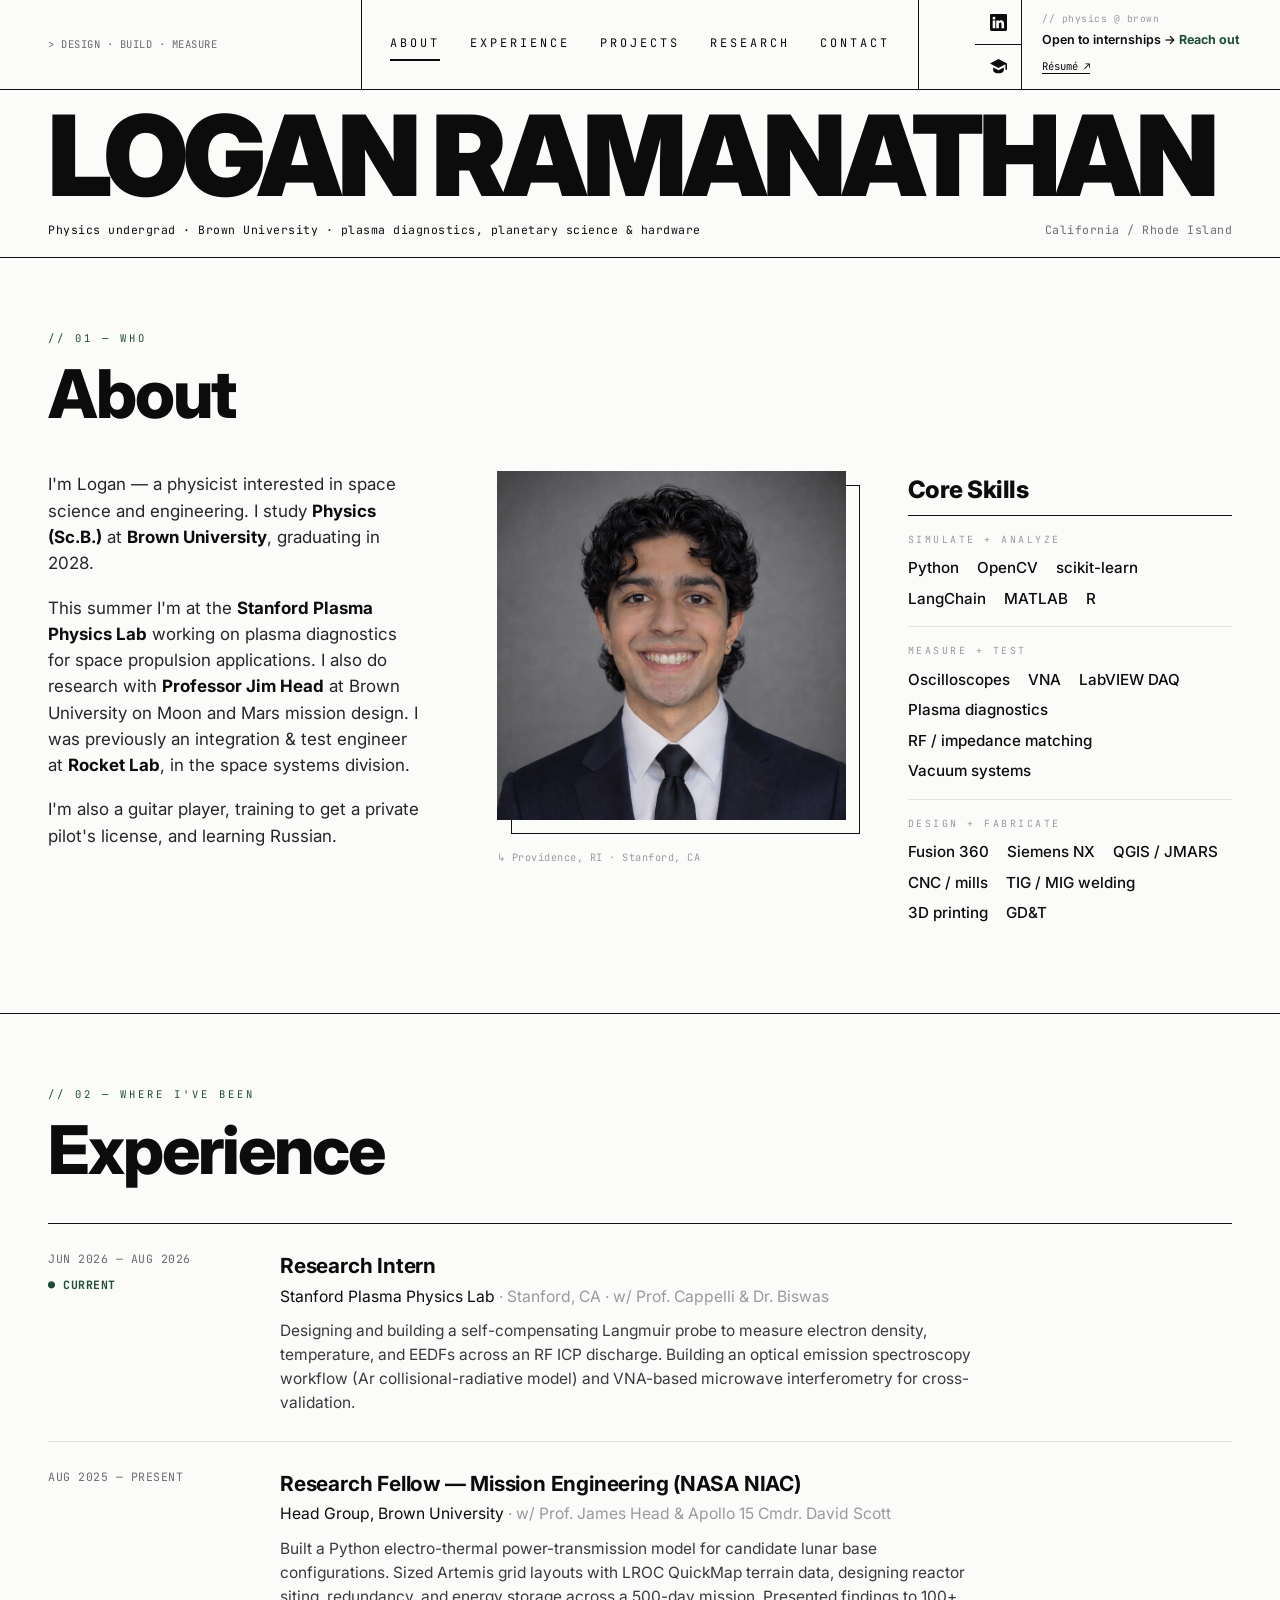
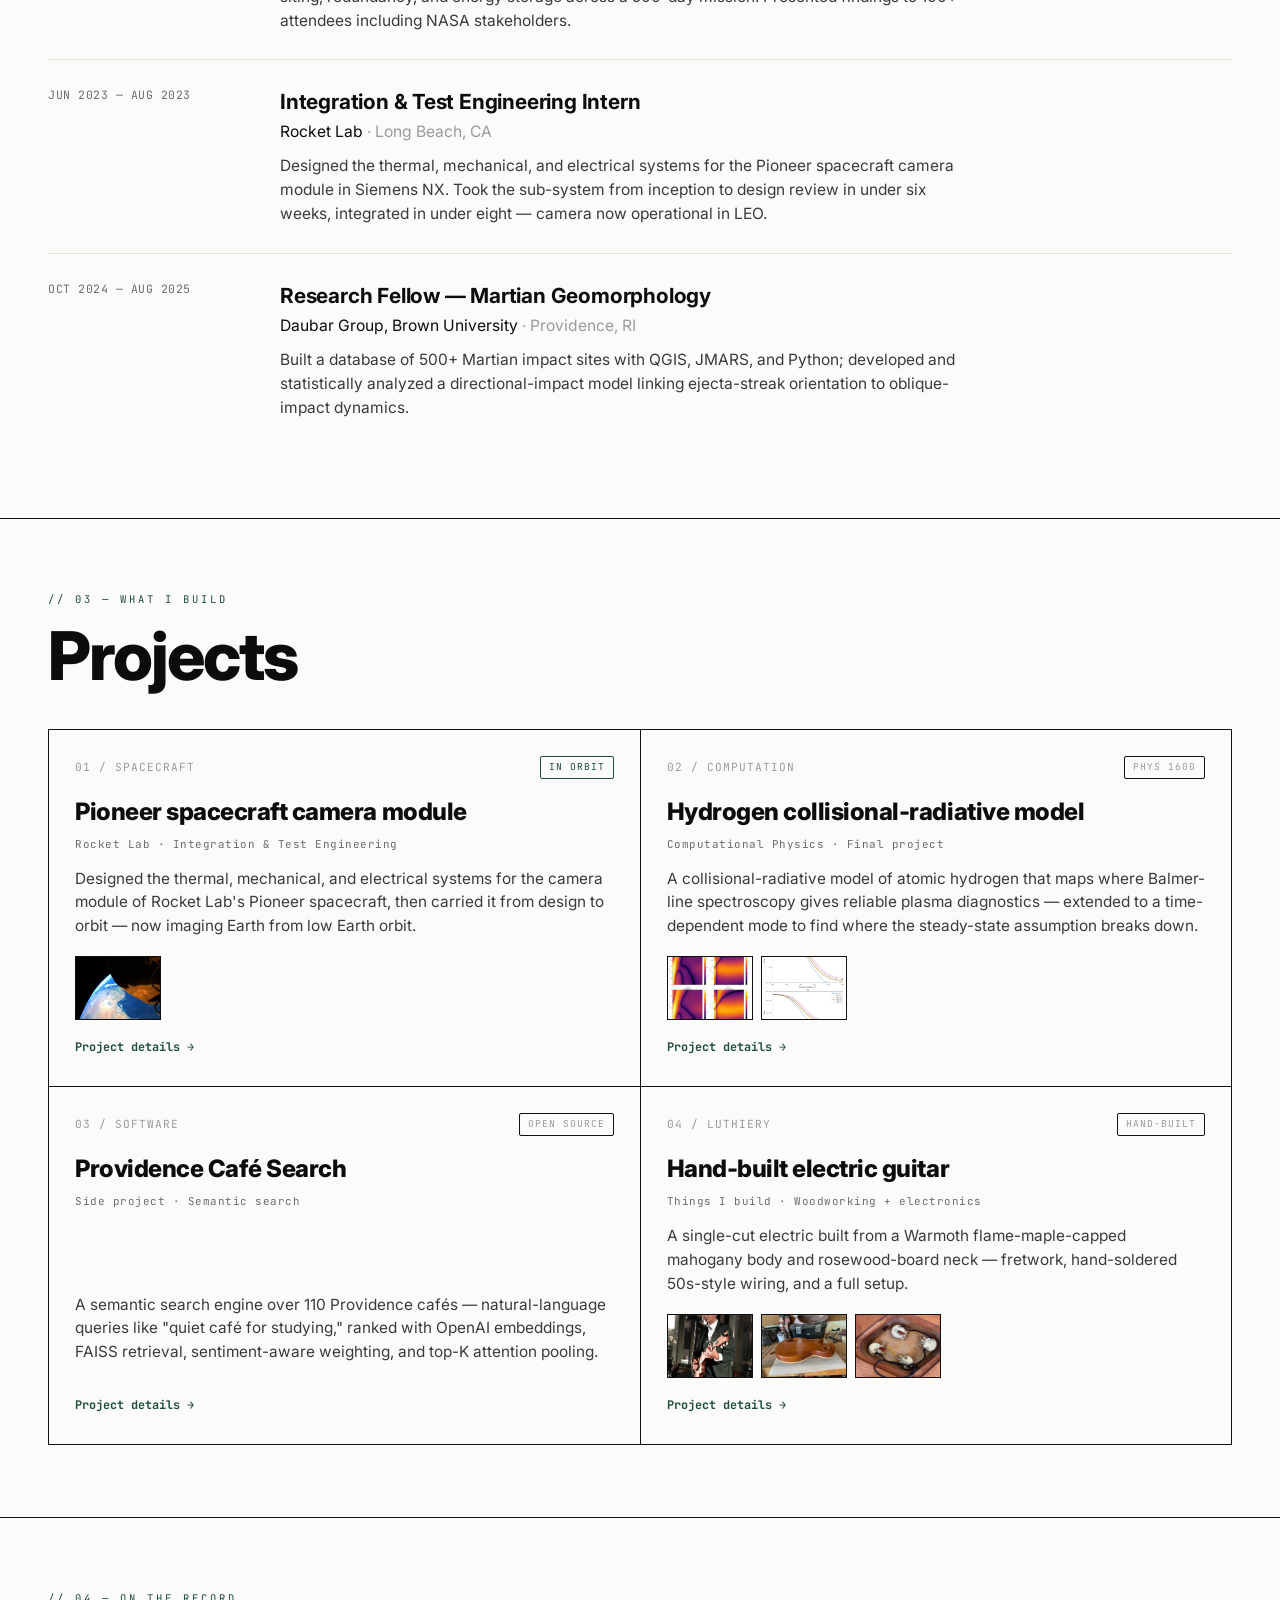
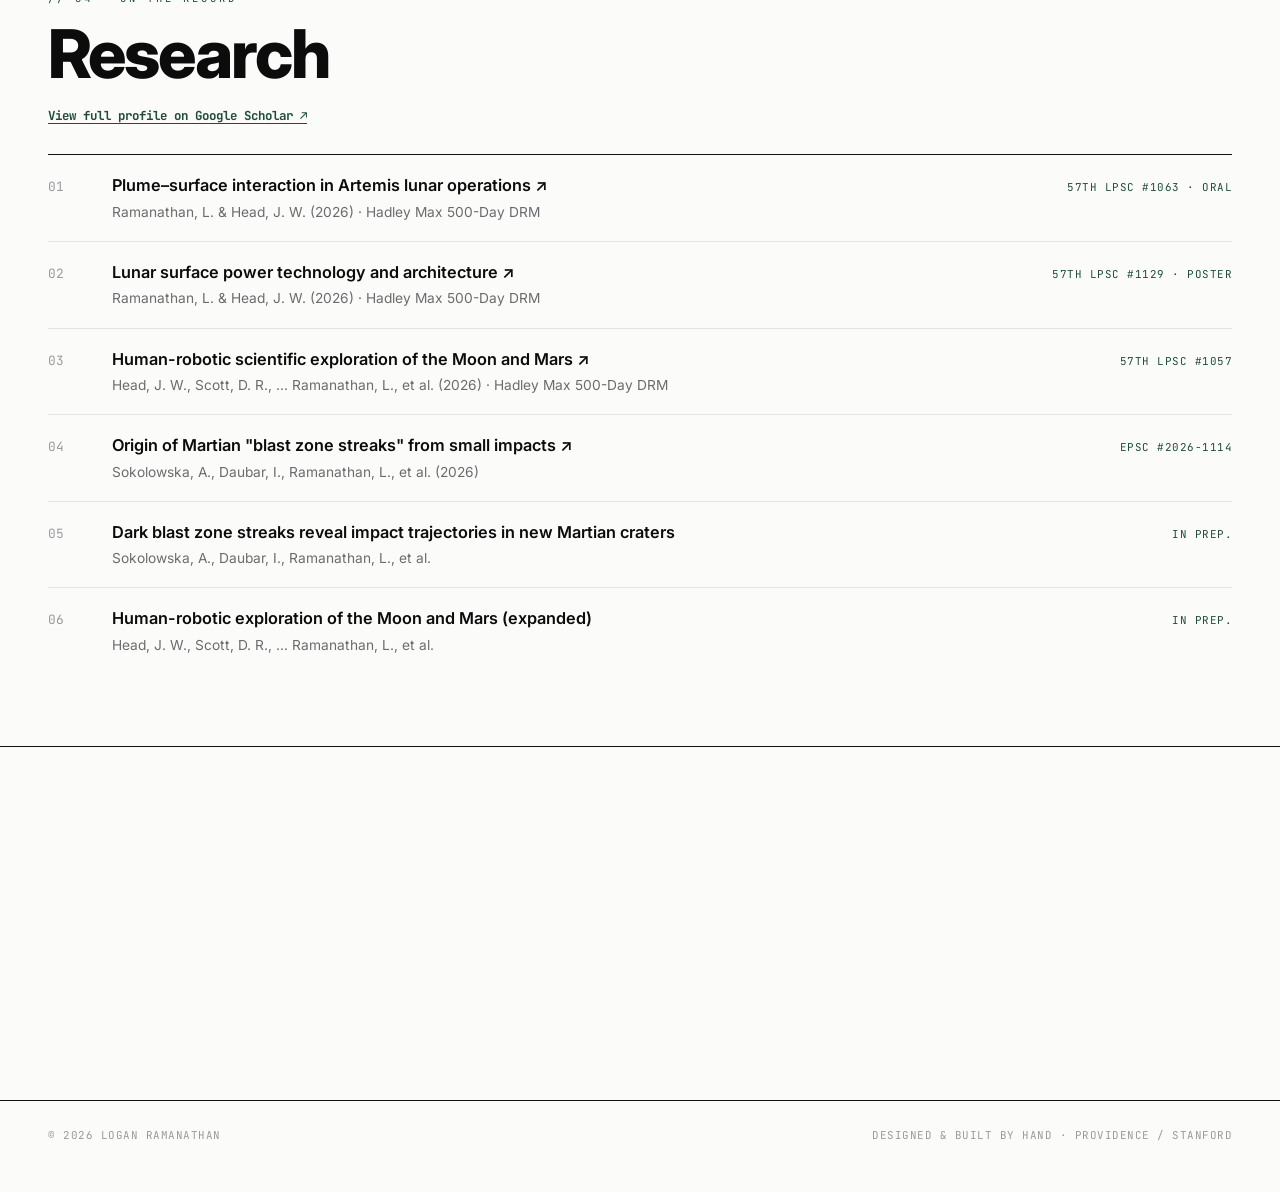
==== index.html @ e1b79797 "Personal site: portfolio, projects, and detail pages" ====
<!DOCTYPE html>
<html lang="en">
<head>
<meta charset="UTF-8" />
<meta name="viewport" content="width=device-width, initial-scale=1.0" />
<title>Logan Ramanathan — Physics & Engineering</title>
<meta name="description" content="Logan Ramanathan — physics undergrad at Brown. Plasma diagnostics, planetary science, and hardware I build. Projects, experience, and publications." />
<link rel="icon" href="favicon.svg" type="image/svg+xml" />
<link rel="preconnect" href="https://fonts.googleapis.com" />
<link rel="preconnect" href="https://fonts.gstatic.com" crossorigin />
<link href="https://fonts.googleapis.com/css2?family=Inter:wght@400;500;600;700;800;900&family=JetBrains+Mono:wght@400;500;700&display=swap" rel="stylesheet" />
<style>
  :root{
    --bg:#fbfbf9;
    --ink:#0c0c0d;
    --muted:#6c6c70;
    --faint:#9a9a9e;
    --rule:#e4e4df;
    --rule-strong:#111113;
    --accent:#1f4d3a;     /* deep green, used sparingly */
    --accent-ink:#143025;
    --max:1240px;
    --display:"Inter","Helvetica Neue",Arial,sans-serif;
    --mono:"JetBrains Mono",ui-monospace,monospace;
    --body:"Inter","Helvetica Neue",Arial,sans-serif;
  }
  *{box-sizing:border-box;margin:0;padding:0}
  html{scroll-behavior:smooth}
  body{font-family:var(--body);background:var(--bg);color:var(--ink);line-height:1.55;-webkit-font-smoothing:antialiased;overflow-x:hidden}
  a{color:inherit;text-decoration:none}
  .wrap{max-width:var(--max);margin:0 auto;padding:0 28px}

  /* ---- top bar ---- */
  .topbar{border-bottom:1.5px solid var(--rule-strong);position:sticky;top:0;z-index:50;background:rgba(251,251,249,0.92);backdrop-filter:blur(8px)}
  .topbar-inner{max-width:var(--max);margin:0 auto;display:grid;grid-template-columns:1fr auto 1fr;align-items:stretch;gap:0}
  .tb-left{padding:14px 28px;display:flex;flex-direction:column;justify-content:center;gap:3px;border-right:1.5px solid var(--rule-strong)}
  .tb-mono{font-family:var(--mono);font-size:0.66rem;letter-spacing:0.5px;color:var(--muted)}
  .tb-mono .blink{color:var(--accent)}
  .tb-mid{display:flex;align-items:center;gap:30px;padding:0 28px}
  .tb-mid a{font-family:var(--mono);font-size:0.74rem;letter-spacing:3px;color:var(--ink);padding:6px 0;border-bottom:2px solid transparent;transition:border-color .15s}
  .tb-mid a:hover,.tb-mid a.active{border-color:var(--ink)}
  .tb-right{display:flex;align-items:stretch;justify-content:flex-end;border-left:1.5px solid var(--rule-strong)}
  .tb-icons{display:flex;flex-direction:column;border-right:1.5px solid var(--rule-strong)}
  .tb-icons a{display:flex;align-items:center;justify-content:center;width:46px;flex:1;border-bottom:1.5px solid var(--rule-strong)}
  .tb-icons a:last-child{border-bottom:none}
  .tb-icons svg{width:17px;height:17px;fill:var(--ink)}
  .tb-note{padding:12px 20px;display:flex;flex-direction:column;justify-content:center;gap:3px;min-width:190px}
  .tb-note .small{font-family:var(--mono);font-size:0.6rem;letter-spacing:0.5px;color:var(--faint)}
  .tb-note .chat{font-size:0.78rem;font-weight:600}
  .tb-note .chat a{color:var(--accent);font-weight:700}
  .tb-note .resume a{font-family:var(--mono);font-size:0.66rem;text-decoration:underline;text-underline-offset:3px}
  @media(max-width:1080px){.tb-mid{display:none}.tb-note{display:none}}

  /* ---- name band ---- */
  .nameband{border-bottom:1.5px solid var(--rule-strong)}
  .nameband .wrap{padding-top:14px;padding-bottom:0}
  .giant{font-family:var(--display);font-weight:900;font-size:clamp(2rem,9vw,7rem);line-height:0.92;letter-spacing:-0.045em;white-space:nowrap;text-transform:uppercase}
  @media(max-width:720px){.giant{white-space:normal;font-size:clamp(2.4rem,11.5vw,4rem)}}
  .subline{display:flex;flex-wrap:wrap;justify-content:space-between;align-items:baseline;gap:10px;padding:14px 0 18px;font-family:var(--mono);font-size:0.72rem;letter-spacing:0.5px;color:var(--muted)}
  .subline .role{color:var(--ink)}

  /* ---- binary strip ---- */
  .binary{border-bottom:1.5px solid var(--rule-strong);background:var(--bg);overflow:hidden;white-space:nowrap}
  .binary span{font-family:var(--mono);font-size:0.62rem;letter-spacing:1px;color:var(--faint);padding:7px 0;display:inline-block}

  /* ---- sections ---- */
  section{border-bottom:1.5px solid var(--rule-strong);padding:72px 0}
  .kicker{font-family:var(--mono);font-size:0.66rem;letter-spacing:3px;color:var(--accent);text-transform:uppercase;margin-bottom:14px}
  .h-big{font-family:var(--display);font-weight:800;font-size:clamp(2.4rem,6vw,4.2rem);letter-spacing:-0.03em;line-height:1}

  /* about */
  .about-grid{display:grid;grid-template-columns:1.05fr 0.95fr 0.85fr;gap:48px;margin-top:44px;align-items:start}
  @media(max-width:980px){.about-grid{grid-template-columns:1fr 1fr;gap:36px}.about-skills{grid-column:1/-1}}
  @media(max-width:640px){.about-grid{grid-template-columns:1fr}}
  .bio p{font-size:1.06rem;color:#26262a;margin-bottom:18px;max-width:34ch}
  .bio strong{font-weight:700;color:var(--ink)}
  .photo-wrap{position:relative;padding:0 14px 14px 0}
  .photo-wrap::after{content:"";position:absolute;top:14px;right:0;bottom:0;left:14px;border:1.5px solid var(--rule-strong);z-index:0}
  .photo-wrap img{position:relative;z-index:1;width:100%;display:block;filter:grayscale(8%)}
  .photo-cap{font-family:var(--mono);font-size:0.64rem;color:var(--faint);margin-top:16px;letter-spacing:0.5px}
  .skills h3{font-family:var(--display);font-weight:800;font-size:1.5rem;letter-spacing:-0.02em;margin-bottom:6px}
  .skill-block{padding:16px 0;border-top:1px solid var(--rule)}
  .skill-block:first-of-type{border-top:1.5px solid var(--rule-strong)}
  .skill-cat{font-family:var(--mono);font-size:0.62rem;letter-spacing:2.5px;color:var(--faint);margin-bottom:9px}
  .skill-items{display:flex;flex-wrap:wrap;gap:x;column-gap:18px;row-gap:7px}
  .skill-items span{font-size:0.95rem;font-weight:500}

  /* experience */
  .xp-row{display:grid;grid-template-columns:200px 1fr;gap:32px;padding:26px 0;border-top:1px solid var(--rule)}
  .xp-row:first-of-type{border-top:1.5px solid var(--rule-strong)}
  .xp-when{font-family:var(--mono);font-size:0.72rem;color:var(--muted);letter-spacing:0.5px}
  .xp-when .now{display:inline-block;margin-top:8px;color:var(--accent);font-weight:700}
  .xp-role{font-family:var(--display);font-weight:700;font-size:1.3rem;letter-spacing:-0.01em}
  .xp-org{font-size:0.98rem;margin-top:2px}
  .xp-org .where{color:var(--faint)}
  .xp-desc{color:#3a3a3e;font-size:0.97rem;margin-top:10px;max-width:70ch}
  @media(max-width:640px){.xp-row{grid-template-columns:1fr;gap:8px}}

  /* work */
  .work-grid{display:grid;grid-template-columns:1fr 1fr;gap:0;margin-top:40px;border-top:1.5px solid var(--rule-strong);border-left:1.5px solid var(--rule-strong)}
  @media(max-width:760px){.work-grid{grid-template-columns:1fr}}
  .work{position:relative;border-right:1.5px solid var(--rule-strong);border-bottom:1.5px solid var(--rule-strong);padding:26px 26px 30px;background:var(--bg);transition:background .15s;display:flex;flex-direction:column}
  .work:hover{background:#f3f3ee}
  .work .stretch{position:absolute;inset:0;z-index:1}
  .work a:not(.stretch){position:relative;z-index:2}
  .work.linked{cursor:pointer}
  .work.linked:hover{background:#eeeee8}
  .thumbs{display:flex;gap:8px;margin-top:18px;flex-wrap:wrap}
  .thumb{width:86px;height:64px;border:1.5px solid var(--rule-strong);overflow:hidden;background:#efefea;cursor:zoom-in;padding:0;position:relative;z-index:2;display:block}
  .thumb img{width:100%;height:100%;object-fit:cover;display:block;transition:transform .25s}
  .thumb:hover img{transform:scale(1.08)}
  #lb{position:fixed;inset:0;background:rgba(8,8,10,0.92);display:none;align-items:center;justify-content:center;z-index:200;padding:28px;cursor:zoom-out}
  #lb.open{display:flex}
  #lb img{max-width:92vw;max-height:90vh;border:2px solid #fff;box-shadow:0 20px 60px rgba(0,0,0,0.5)}
  .work.span2{grid-column:1/-1}
  .work-idx{font-family:var(--mono);font-size:0.7rem;color:var(--faint);display:flex;justify-content:space-between;align-items:center;letter-spacing:1px}
  .work-tag{font-family:var(--mono);font-size:0.6rem;letter-spacing:1px;border:1.5px solid var(--rule-strong);border-radius:2px;padding:3px 8px;text-transform:uppercase}
  .work-tag.live{color:var(--accent);border-color:var(--accent)}
  .work-tag.soon{color:#a05a1f;border-color:#d9a878}
  .work h3{font-family:var(--display);font-weight:800;font-size:1.5rem;letter-spacing:-0.02em;margin-top:14px}
  .work .cat{font-family:var(--mono);font-size:0.68rem;color:var(--muted);margin-top:6px;letter-spacing:0.5px}
  .work p{color:#3a3a3e;font-size:0.96rem;margin-top:14px;flex:1;max-width:60ch}
  .work-foot{display:flex;flex-wrap:wrap;gap:6px;margin-top:18px;align-items:center}
  .pill{font-family:var(--mono);font-size:0.64rem;color:var(--ink);border:1px solid var(--rule);border-radius:2px;padding:3px 8px}
  .work-link{font-family:var(--mono);font-size:0.74rem;margin-top:16px;color:var(--accent);font-weight:700;text-decoration:underline;text-underline-offset:3px;align-self:flex-start}
  .work-more{font-family:var(--mono);font-size:0.74rem;margin-top:18px;color:var(--accent);font-weight:700;align-self:flex-start}
  .work:hover .work-more{text-decoration:underline;text-underline-offset:3px}
  /* guitar gallery */
  .gallery{display:grid;grid-template-columns:repeat(4,1fr);gap:10px;margin-top:18px}
  @media(max-width:760px){.gallery{grid-template-columns:repeat(2,1fr)}}
  .gallery a{display:block;aspect-ratio:3/4;border:1.5px solid var(--rule-strong);overflow:hidden;background:#efefea}
  .gallery img{width:100%;height:100%;object-fit:cover;display:block;transition:transform .3s}
  .gallery a:hover img{transform:scale(1.04)}
  .ph{width:100%;height:100%;display:flex;align-items:center;justify-content:center;font-family:var(--mono);font-size:0.6rem;color:var(--faint);text-align:center;padding:8px;background:repeating-linear-gradient(45deg,#f0f0eb,#f0f0eb 8px,#e8e8e2 8px,#e8e8e2 16px)}
  .work.guitar-feature{display:block}
  .camera-feature{display:grid;grid-template-columns:1.05fr 0.95fr;gap:28px;align-items:stretch}
  .camera-feature .cf-text{display:flex;flex-direction:column}
  .camera-feature .cf-media{border:1.5px solid var(--rule-strong);overflow:hidden;background:#efefea;min-height:300px;display:block}
  .camera-feature .cf-media img{width:100%;height:100%;object-fit:cover;object-position:50% 28%;display:block}
  @media(max-width:760px){.camera-feature{grid-template-columns:1fr}.camera-feature .cf-media{min-height:240px}}

  /* publications */
  .pub{display:grid;grid-template-columns:46px 1fr auto;gap:18px;padding:18px 0;border-top:1px solid var(--rule);align-items:baseline}
  .pub:first-of-type{border-top:1.5px solid var(--rule-strong)}
  .pub-n{font-family:var(--mono);font-size:0.8rem;color:var(--faint)}
  .pub-t{font-size:1.02rem;font-weight:600}
  .pub-t a{text-decoration:none;transition:color .15s}
  .pub-t a:hover{color:var(--accent);text-decoration:underline;text-underline-offset:3px}
  .pub-scholar{margin-top:14px}
  .pub-scholar a{font-family:var(--mono);font-size:0.78rem;color:var(--accent);font-weight:700;text-decoration:underline;text-underline-offset:3px}
  .pub-a{font-size:0.86rem;color:var(--muted);margin-top:3px}
  .pub-v{font-family:var(--mono);font-size:0.68rem;color:var(--accent);white-space:nowrap;text-transform:uppercase;letter-spacing:0.5px}
  @media(max-width:640px){.pub{grid-template-columns:34px 1fr}.pub-v{grid-column:2;margin-top:4px}}

  /* contact */
  .contact{padding:88px 0}
  .contact .h-big{margin-top:8px}
  .contact-row{display:flex;flex-wrap:wrap;gap:14px;margin-top:34px}
  .cbtn{font-family:var(--mono);font-size:0.8rem;border:1.5px solid var(--rule-strong);padding:12px 22px;border-radius:2px;transition:background .15s,color .15s}
  .cbtn:hover{background:var(--ink);color:var(--bg)}
  .cbtn.primary{background:var(--ink);color:var(--bg)}
  .cbtn.primary:hover{background:var(--accent);border-color:var(--accent)}

  footer{padding:26px 0 48px}
  .foot{display:flex;flex-wrap:wrap;justify-content:space-between;gap:8px;font-family:var(--mono);font-size:0.68rem;color:var(--faint);letter-spacing:0.5px}

  .reveal{opacity:0;transform:translateY(16px);transition:opacity .6s ease,transform .6s ease}
  .reveal.in{opacity:1;transform:none}
  @media(prefers-reduced-motion:reduce){.reveal{opacity:1;transform:none;transition:none}}
</style>
</head>
<body>

<header class="topbar">
  <div class="topbar-inner">
    <div class="tb-left">
      <span class="tb-mono">&gt; DESIGN · BUILD · MEASURE</span>
    </div>
    <nav class="tb-mid">
      <a href="#about" class="active">ABOUT</a>
      <a href="#experience">EXPERIENCE</a>
      <a href="#work">PROJECTS</a>
      <a href="#research">RESEARCH</a>
      <a href="#contact">CONTACT</a>
    </nav>
    <div class="tb-right">
      <div class="tb-icons">
        <a href="https://linkedin.com/in/loganramanathan" target="_blank" aria-label="LinkedIn">
          <svg viewBox="0 0 16 16"><path d="M0 1.15C0 .51.53 0 1.19 0h13.62C15.47 0 16 .51 16 1.15v13.7c0 .64-.53 1.15-1.19 1.15H1.19C.53 16 0 15.49 0 14.85V1.15zM4.94 13.4V6.17H2.54v7.23h2.4zM3.74 5.18c.84 0 1.36-.55 1.36-1.24-.02-.71-.52-1.24-1.34-1.24-.82 0-1.36.53-1.36 1.24 0 .69.52 1.24 1.33 1.24h.01zM8.34 13.4V9.36c0-.22.02-.43.08-.59.17-.43.56-.88 1.21-.88.85 0 1.19.65 1.19 1.6v3.91h2.4V9.21c0-2.22-1.18-3.25-2.76-3.25-1.28 0-1.85.7-2.17 1.2h.02v-.99h-2.4c.03.68 0 7.23 0 7.23h2.4z"/></svg>
        </a>
        <a href="https://scholar.google.com/citations?hl=en&amp;user=NaYXsH0AAAAJ" target="_blank" aria-label="Google Scholar">
          <svg viewBox="0 0 16 16"><path d="M8 0L0 4.2l8 4.2 6.5-3.4v5.2H16V4.2L8 0zM3 8.1v2.7c0 1.5 2.2 2.7 5 2.7s5-1.2 5-2.7V8.1l-5 2.6L3 8.1z"/></svg>
        </a>
      </div>
      <div class="tb-note">
        <span class="small">// physics @ brown</span>
        <span class="chat">Open to internships → <a href="mailto:logan_ramanathan@brown.edu">Reach out</a></span>
        <span class="resume"><a href="assets/Logan_Ramanathan_Resume.pdf" target="_blank">Résumé ↗</a></span>
      </div>
    </div>
  </div>
</header>

<div class="nameband">
  <div class="wrap">
    <h1 class="giant">Logan Ramanathan</h1>
    <div class="subline">
      <span class="role">Physics undergrad · Brown University · plasma diagnostics, planetary science &amp; hardware</span>
      <span>California&nbsp;/&nbsp;Rhode Island</span>
    </div>
  </div>
</div>


<!-- ABOUT -->
<section id="about">
  <div class="wrap">
    <p class="kicker reveal">// 01 — Who</p>
    <h2 class="h-big reveal">About</h2>
    <div class="about-grid">
      <div class="bio reveal">
        <p>I'm Logan — a physicist interested in space science and engineering. I study <strong>Physics (Sc.B.)</strong> at <strong>Brown University</strong>, graduating in 2028.</p>
        <p>This summer I'm at the <strong>Stanford Plasma Physics Lab</strong> working on plasma diagnostics for space propulsion applications. I also do research with <strong>Professor Jim Head</strong> at Brown University on Moon and Mars mission design. I was previously an integration &amp; test engineer at <strong>Rocket Lab</strong>, in the space systems division.</p>
        <p>I'm also a guitar player, training to get a private pilot's license, and learning Russian.</p>
      </div>
      <div class="reveal">
        <div class="photo-wrap"><img src="assets/headshot.png" alt="Logan Ramanathan" /></div>
        <p class="photo-cap">↳ Providence, RI · Stanford, CA</p>
      </div>
      <div class="skills about-skills reveal">
        <h3>Core Skills</h3>
        <div class="skill-block">
          <p class="skill-cat">SIMULATE + ANALYZE</p>
          <div class="skill-items"><span>Python</span><span>OpenCV</span><span>scikit-learn</span><span>LangChain</span><span>MATLAB</span><span>R</span></div>
        </div>
        <div class="skill-block">
          <p class="skill-cat">MEASURE + TEST</p>
          <div class="skill-items"><span>Oscilloscopes</span><span>VNA</span><span>LabVIEW DAQ</span><span>Plasma diagnostics</span><span>RF / impedance matching</span><span>Vacuum systems</span></div>
        </div>
        <div class="skill-block">
          <p class="skill-cat">DESIGN + FABRICATE</p>
          <div class="skill-items"><span>Fusion 360</span><span>Siemens NX</span><span>QGIS / JMARS</span><span>CNC / mills</span><span>TIG / MIG welding</span><span>3D printing</span><span>GD&amp;T</span></div>
        </div>
      </div>
    </div>
  </div>
</section>

<!-- EXPERIENCE -->
<section id="experience">
  <div class="wrap">
    <p class="kicker reveal">// 02 — Where I've been</p>
    <h2 class="h-big reveal">Experience</h2>
    <div style="margin-top:40px" class="reveal">
      <div class="xp-row">
        <div class="xp-when">JUN 2026 — AUG 2026<span class="now">● CURRENT</span></div>
        <div>
          <p class="xp-role">Research Intern</p>
          <p class="xp-org">Stanford Plasma Physics Lab <span class="where">· Stanford, CA · w/ Prof. Cappelli &amp; Dr. Biswas</span></p>
          <p class="xp-desc">Designing and building a self-compensating Langmuir probe to measure electron density, temperature, and EEDFs across an RF ICP discharge. Building an optical emission spectroscopy workflow (Ar collisional-radiative model) and VNA-based microwave interferometry for cross-validation.</p>
        </div>
      </div>
      <div class="xp-row">
        <div class="xp-when">AUG 2025 — PRESENT</div>
        <div>
          <p class="xp-role">Research Fellow — Mission Engineering (NASA NIAC)</p>
          <p class="xp-org">Head Group, Brown University <span class="where">· w/ Prof. James Head &amp; Apollo 15 Cmdr. David Scott</span></p>
          <p class="xp-desc">Built a Python electro-thermal power-transmission model for candidate lunar base configurations. Sized Artemis grid layouts with LROC QuickMap terrain data, designing reactor siting, redundancy, and energy storage across a 500-day mission. Presented findings to 100+ attendees including NASA stakeholders.</p>
        </div>
      </div>
      <div class="xp-row">
        <div class="xp-when">JUN 2023 — AUG 2023</div>
        <div>
          <p class="xp-role">Integration &amp; Test Engineering Intern</p>
          <p class="xp-org">Rocket Lab <span class="where">· Long Beach, CA</span></p>
          <p class="xp-desc">Designed the thermal, mechanical, and electrical systems for the Pioneer spacecraft camera module in Siemens NX. Took the sub-system from inception to design review in under six weeks, integrated in under eight — camera now operational in LEO.</p>
        </div>
      </div>
      <div class="xp-row">
        <div class="xp-when">OCT 2024 — AUG 2025</div>
        <div>
          <p class="xp-role">Research Fellow — Martian Geomorphology</p>
          <p class="xp-org">Daubar Group, Brown University <span class="where">· Providence, RI</span></p>
          <p class="xp-desc">Built a database of 500+ Martian impact sites with QGIS, JMARS, and Python; developed and statistically analyzed a directional-impact model linking ejecta-streak orientation to oblique-impact dynamics.</p>
        </div>
      </div>
    </div>
  </div>
</section>

<!-- WORK -->
<section id="work">
  <div class="wrap">
    <p class="kicker reveal">// 03 — What I build</p>
    <h2 class="h-big reveal">Projects</h2>
    <div class="work-grid reveal">

      <div class="work linked">
        <a class="stretch" href="projects/pioneer-camera.html" aria-label="Pioneer spacecraft camera module"></a>
        <div class="work-idx"><span>01 / SPACECRAFT</span><span class="work-tag live">In orbit</span></div>
        <h3>Pioneer spacecraft camera module</h3>
        <p class="cat">Rocket Lab · Integration &amp; Test Engineering</p>
        <p>Designed the thermal, mechanical, and electrical systems for the camera module of Rocket Lab's Pioneer spacecraft, then carried it from design to orbit — now imaging Earth from low Earth orbit.</p>
        <div class="thumbs">
          <button class="thumb" type="button" onclick="lb(event,'assets/camera.jpg')"><img src="assets/camera.jpg" alt="Photo of Earth from orbit" /></button>
        </div>
        <span class="work-more">Project details →</span>
      </div>

      <div class="work linked">
        <a class="stretch" href="projects/hydrogen-crm.html" aria-label="Hydrogen collisional-radiative model"></a>
        <div class="work-idx"><span>02 / COMPUTATION</span><span class="work-tag">PHYS 1600</span></div>
        <h3>Hydrogen collisional-radiative model</h3>
        <p class="cat">Computational Physics · Final project</p>
        <p>A collisional-radiative model of atomic hydrogen that maps where Balmer-line spectroscopy gives reliable plasma diagnostics — extended to a time-dependent mode to find where the steady-state assumption breaks down.</p>
        <div class="thumbs">
          <button class="thumb" type="button" onclick="lb(event,'assets/cr_sensitivity.png')"><img src="assets/cr_sensitivity.png" alt="Sensitivity maps" /></button>
          <button class="thumb" type="button" onclick="lb(event,'assets/cr_comparison.png')"><img src="assets/cr_comparison.png" alt="Model validation" /></button>
        </div>
        <span class="work-more">Project details →</span>
      </div>

      <div class="work linked">
        <a class="stretch" href="projects/cafe-search.html" aria-label="Providence Café Search"></a>
        <div class="work-idx"><span>03 / SOFTWARE</span><span class="work-tag">Open source</span></div>
        <h3>Providence Café Search</h3>
        <p class="cat">Side project · Semantic search</p>
        <p>A semantic search engine over 110 Providence cafés — natural-language queries like "quiet café for studying," ranked with OpenAI embeddings, FAISS retrieval, sentiment-aware weighting, and top-K attention pooling.</p>
        <span class="work-more">Project details →</span>
      </div>

      <div class="work linked">
        <a class="stretch" href="projects/guitar.html" aria-label="Hand-built electric guitar"></a>
        <div class="work-idx"><span>04 / LUTHIERY</span><span class="work-tag">Hand-built</span></div>
        <h3>Hand-built electric guitar</h3>
        <p class="cat">Things I build · Woodworking + electronics</p>
        <p>A single-cut electric built from a Warmoth flame-maple-capped mahogany body and rosewood-board neck — fretwork, hand-soldered 50s-style wiring, and a full setup.</p>
        <div class="thumbs">
          <button class="thumb" type="button" onclick="lb(event,'assets/guitar-live.png')"><img src="assets/guitar-live.png" alt="Playing the guitar live" /></button>
          <button class="thumb" type="button" onclick="lb(event,'assets/guitar-body.jpg')"><img src="assets/guitar-body.jpg" alt="Finished mahogany body" /></button>
          <button class="thumb" type="button" onclick="lb(event,'assets/guitar-wiring.jpg')"><img src="assets/guitar-wiring.jpg" alt="Hand-wired cavity" /></button>
        </div>
        <span class="work-more">Project details →</span>
      </div>

    </div>
  </div>
</section>

<!-- RESEARCH / PUBLICATIONS -->
<section id="research">
  <div class="wrap">
    <p class="kicker reveal">// 04 — On the record</p>
    <h2 class="h-big reveal">Research</h2>
    <p class="pub-scholar reveal"><a href="https://scholar.google.com/citations?hl=en&amp;user=NaYXsH0AAAAJ" target="_blank">View full profile on Google Scholar ↗</a></p>
    <div style="margin-top:28px" class="reveal">
      <div class="pub"><span class="pub-n">01</span><div><p class="pub-t"><a href="https://www.hou.usra.edu/meetings/lpsc2026/pdf/1063.pdf" target="_blank">Plume–surface interaction in Artemis lunar operations ↗</a></p><p class="pub-a">Ramanathan, L. &amp; Head, J. W. (2026) · Hadley Max 500-Day DRM</p></div><span class="pub-v">57th LPSC #1063 · oral</span></div>
      <div class="pub"><span class="pub-n">02</span><div><p class="pub-t"><a href="https://www.hou.usra.edu/meetings/lpsc2026/pdf/1129.pdf" target="_blank">Lunar surface power technology and architecture ↗</a></p><p class="pub-a">Ramanathan, L. &amp; Head, J. W. (2026) · Hadley Max 500-Day DRM</p></div><span class="pub-v">57th LPSC #1129 · poster</span></div>
      <div class="pub"><span class="pub-n">03</span><div><p class="pub-t"><a href="https://www.hou.usra.edu/meetings/lpsc2026/pdf/1057.pdf" target="_blank">Human-robotic scientific exploration of the Moon and Mars ↗</a></p><p class="pub-a">Head, J. W., Scott, D. R., … Ramanathan, L., et al. (2026) · Hadley Max 500-Day DRM</p></div><span class="pub-v">57th LPSC #1057</span></div>
      <div class="pub"><span class="pub-n">04</span><div><p class="pub-t"><a href="assets/EPSC2026-1114.pdf" target="_blank">Origin of Martian "blast zone streaks" from small impacts ↗</a></p><p class="pub-a">Sokolowska, A., Daubar, I., Ramanathan, L., et al. (2026)</p></div><span class="pub-v">EPSC #2026-1114</span></div>
      <div class="pub"><span class="pub-n">05</span><div><p class="pub-t">Dark blast zone streaks reveal impact trajectories in new Martian craters</p><p class="pub-a">Sokolowska, A., Daubar, I., Ramanathan, L., et al.</p></div><span class="pub-v">in prep.</span></div>
      <div class="pub"><span class="pub-n">06</span><div><p class="pub-t">Human-robotic exploration of the Moon and Mars (expanded)</p><p class="pub-a">Head, J. W., Scott, D. R., … Ramanathan, L., et al.</p></div><span class="pub-v">in prep.</span></div>
    </div>
  </div>
</section>

<!-- CONTACT -->
<section id="contact" class="contact">
  <div class="wrap">
    <p class="kicker reveal">// 05 — Say hello</p>
    <h2 class="h-big reveal">Let's build something.</h2>
    <div class="contact-row reveal">
      <a class="cbtn primary" href="mailto:logan_ramanathan@brown.edu">logan_ramanathan@brown.edu</a>
      <a class="cbtn" href="https://linkedin.com/in/loganramanathan" target="_blank">LinkedIn ↗</a>
      <a class="cbtn" href="https://scholar.google.com/citations?hl=en&amp;user=NaYXsH0AAAAJ" target="_blank">Google Scholar ↗</a>
      <a class="cbtn" href="assets/Logan_Ramanathan_Resume.pdf" target="_blank">Résumé ↓</a>
    </div>
  </div>
</section>

<footer>
  <div class="wrap foot">
    <span>© 2026 LOGAN RAMANATHAN</span>
    <span>DESIGNED &amp; BUILT BY HAND · PROVIDENCE / STANFORD</span>
  </div>
</footer>

<script>
(function(){
  var els=document.querySelectorAll('.reveal');
  if(!('IntersectionObserver' in window)){els.forEach(function(e){e.classList.add('in')});return;}
  var io=new IntersectionObserver(function(en){en.forEach(function(e){if(e.isIntersecting){e.target.classList.add('in');io.unobserve(e.target);}})},{threshold:0.1});
  els.forEach(function(e){io.observe(e)});
})();
// active nav on scroll
(function(){
  var links=[].slice.call(document.querySelectorAll('.tb-mid a'));
  var secs=links.map(function(a){return document.querySelector(a.getAttribute('href'));});
  function onScroll(){
    var y=window.scrollY+120,idx=0;
    secs.forEach(function(s,i){if(s&&s.offsetTop<=y)idx=i;});
    links.forEach(function(a,i){a.classList.toggle('active',i===idx);});
  }
  window.addEventListener('scroll',onScroll,{passive:true});onScroll();
})();
</script>
<div id="lb" onclick="this.classList.remove('open')"><img id="lbimg" src="" alt="enlarged project image" /></div>
<script>
function lb(e,src){e.preventDefault();e.stopPropagation();var o=document.getElementById('lb');document.getElementById('lbimg').src=src;o.classList.add('open');}
document.addEventListener('keydown',function(e){if(e.key==='Escape'){var o=document.getElementById('lb');if(o)o.classList.remove('open');}});
</script>
</body>
</html>
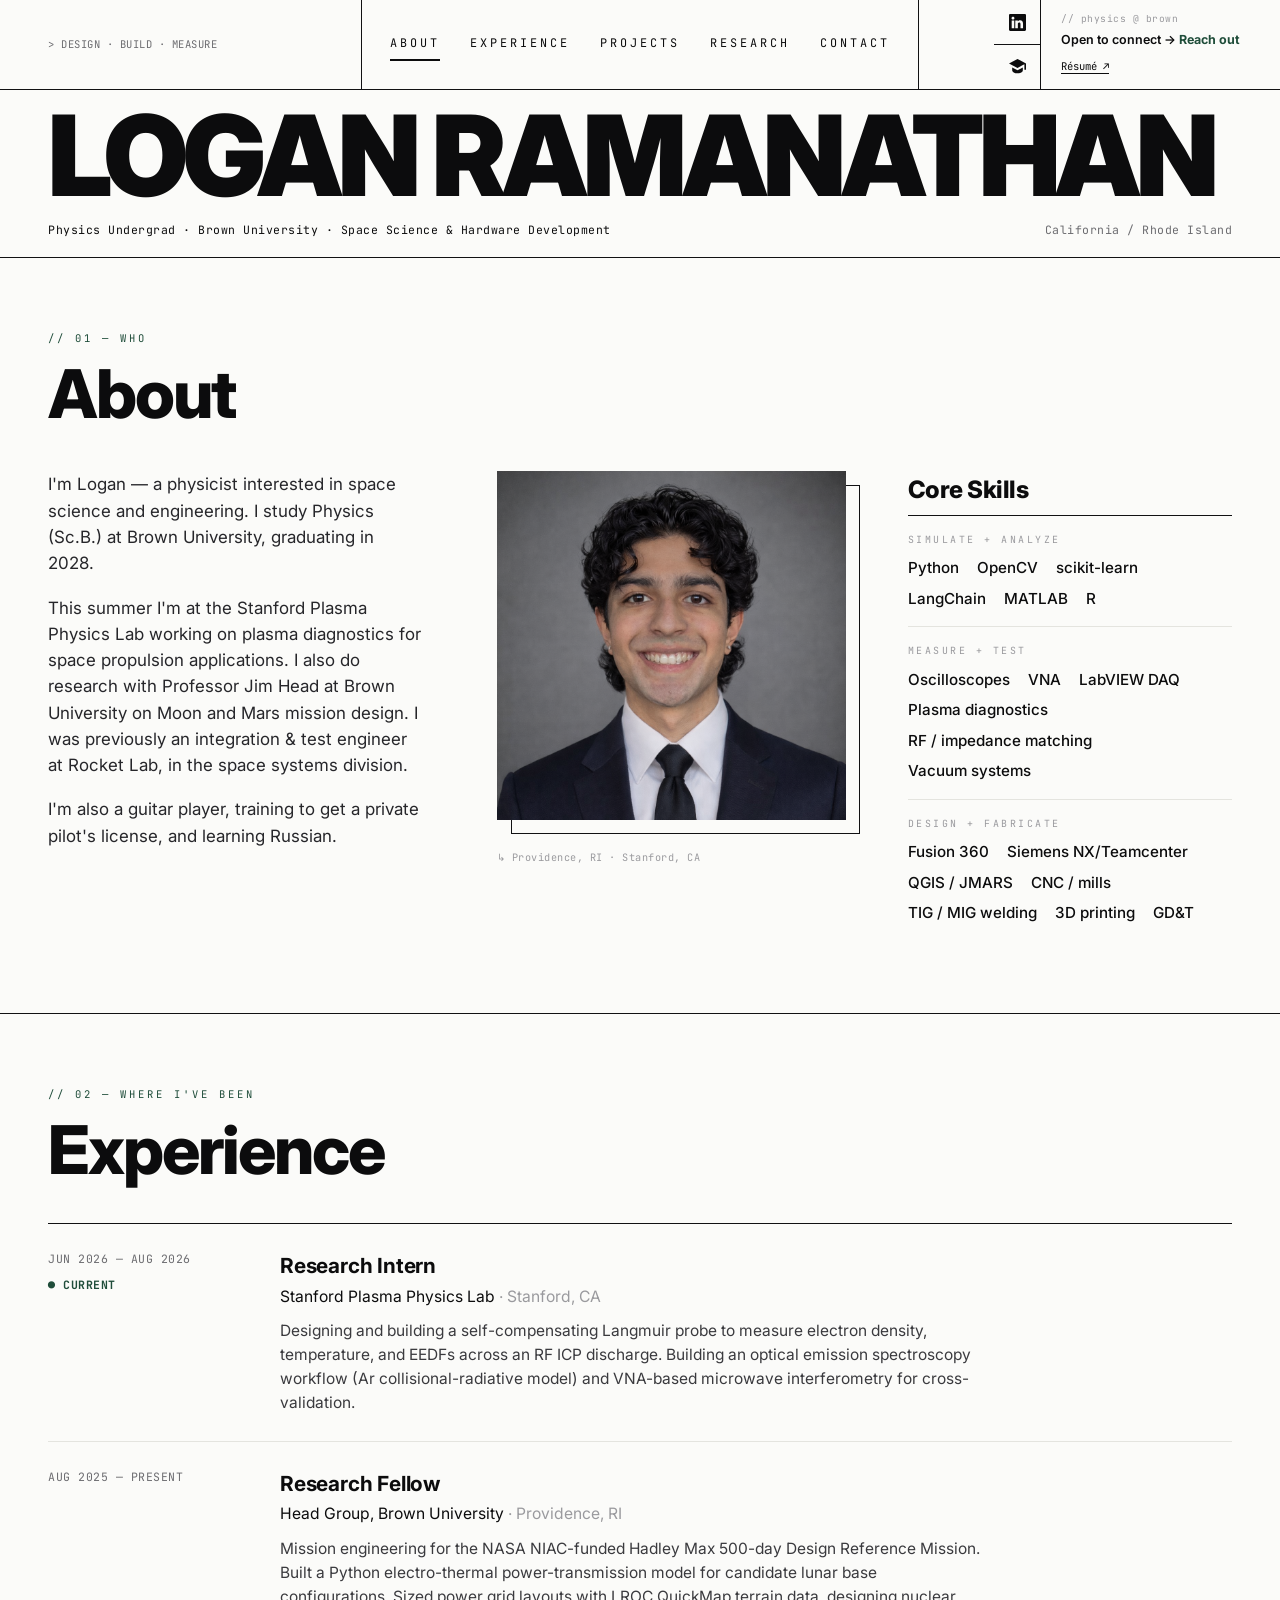
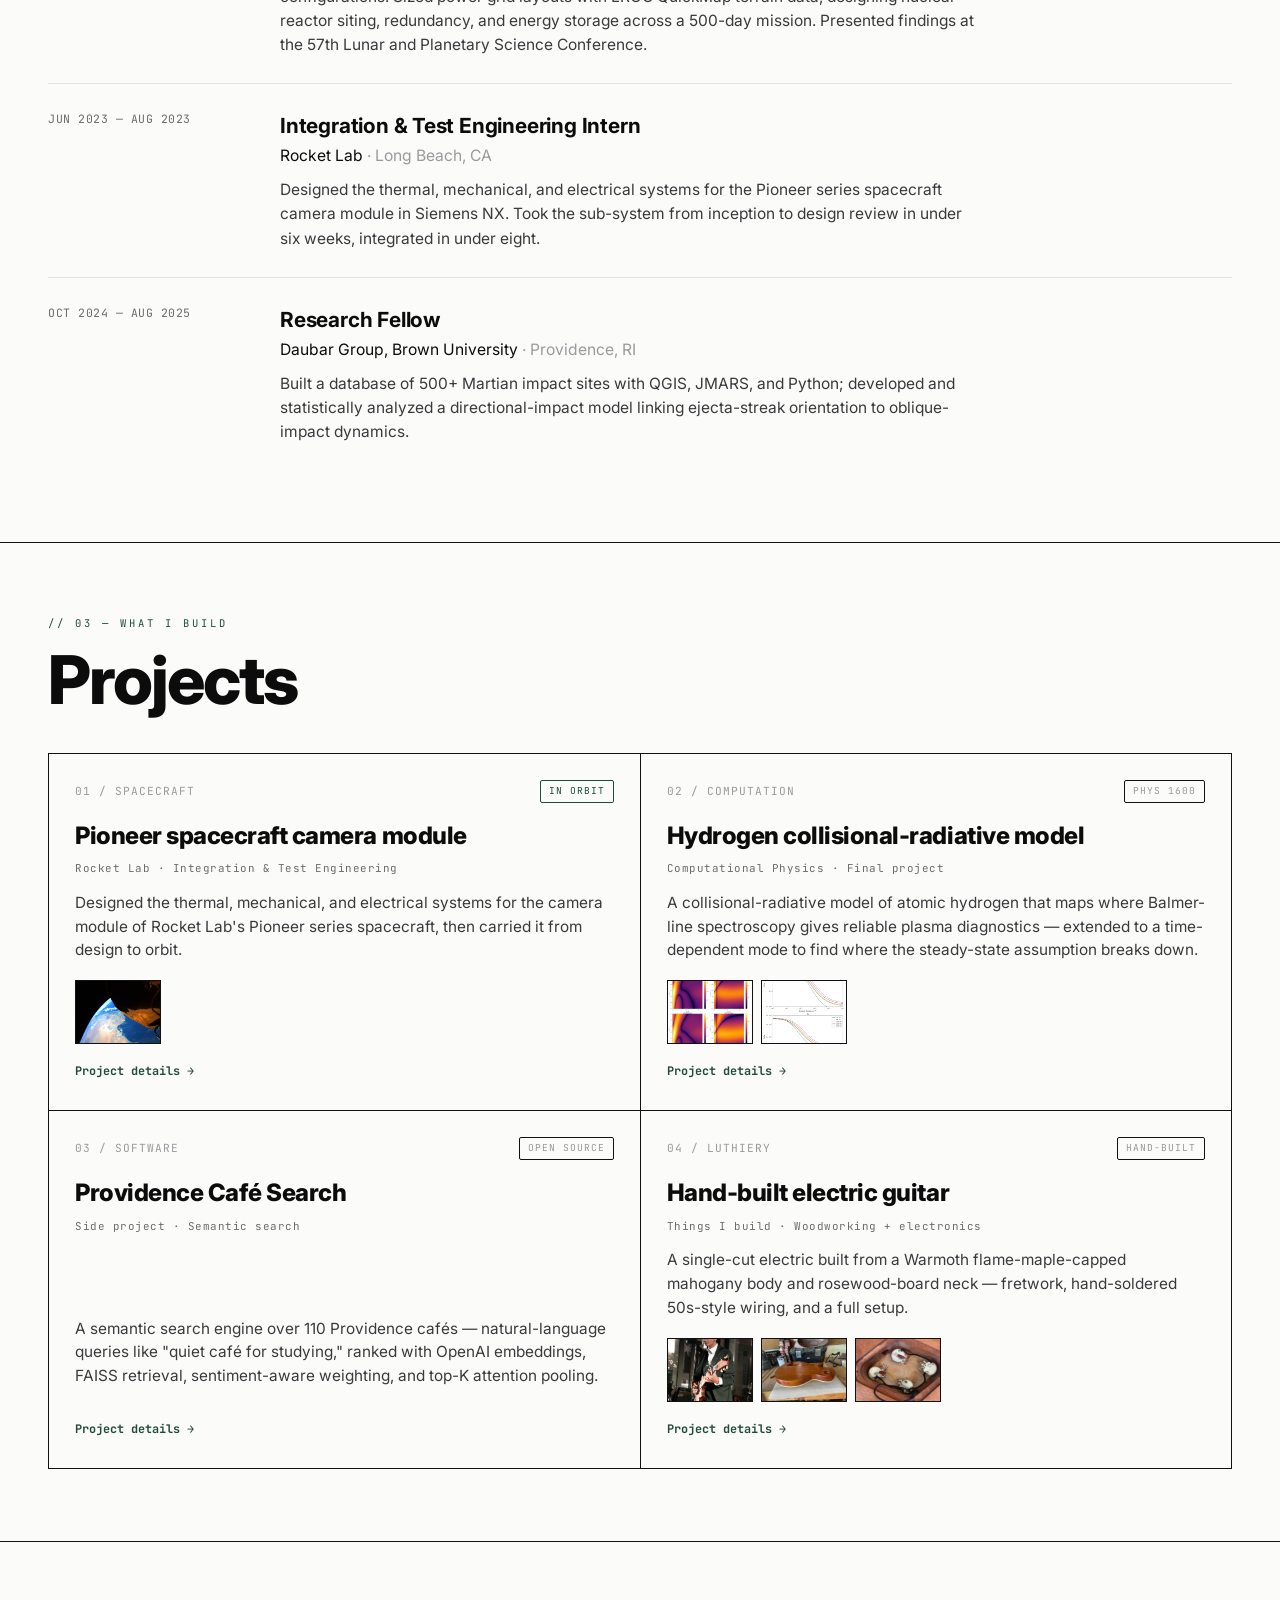
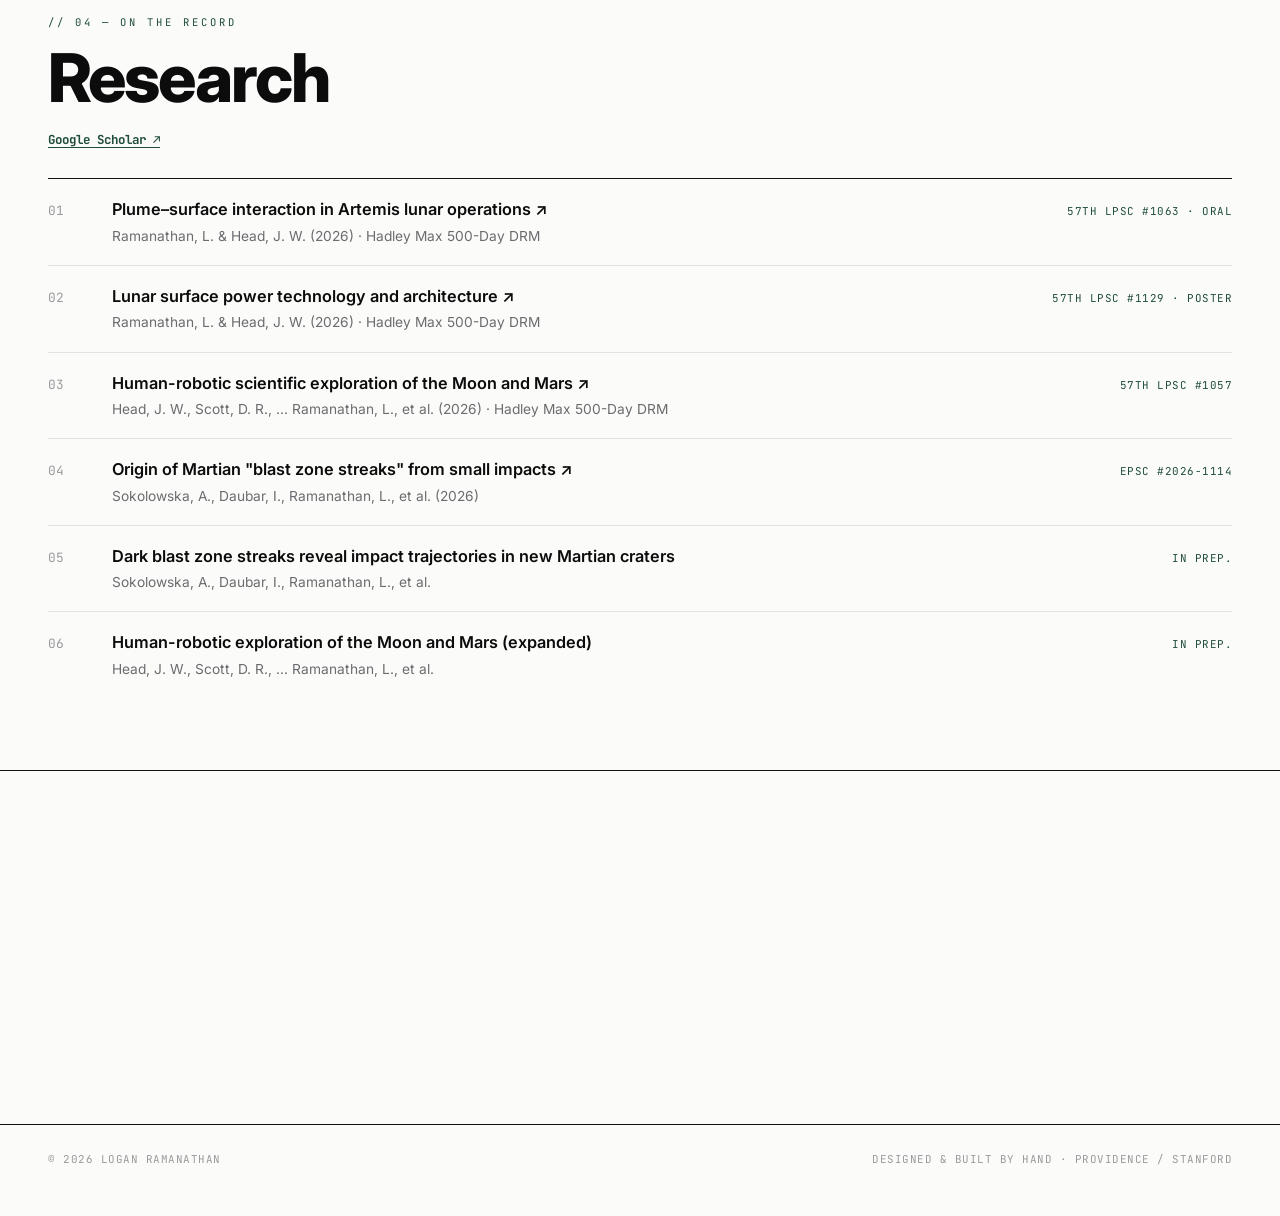
==== commit 599963be: "Update bio, experience, and project copy" ====
--- a/index.html
+++ b/index.html
@@ -194,7 +194,7 @@
       </div>
       <div class="tb-note">
         <span class="small">// physics @ brown</span>
-        <span class="chat">Open to internships → <a href="mailto:logan_ramanathan@brown.edu">Reach out</a></span>
+        <span class="chat">Open to connect → <a href="mailto:logan_ramanathan@brown.edu">Reach out</a></span>
         <span class="resume"><a href="assets/Logan_Ramanathan_Resume.pdf" target="_blank">Résumé ↗</a></span>
       </div>
     </div>
@@ -205,7 +205,7 @@
   <div class="wrap">
     <h1 class="giant">Logan Ramanathan</h1>
     <div class="subline">
-      <span class="role">Physics undergrad · Brown University · plasma diagnostics, planetary science &amp; hardware</span>
+      <span class="role">Physics Undergrad · Brown University · Space Science &amp; Hardware Development</span>
       <span>California&nbsp;/&nbsp;Rhode Island</span>
     </div>
   </div>
@@ -219,8 +219,8 @@
     <h2 class="h-big reveal">About</h2>
     <div class="about-grid">
       <div class="bio reveal">
-        <p>I'm Logan — a physicist interested in space science and engineering. I study <strong>Physics (Sc.B.)</strong> at <strong>Brown University</strong>, graduating in 2028.</p>
-        <p>This summer I'm at the <strong>Stanford Plasma Physics Lab</strong> working on plasma diagnostics for space propulsion applications. I also do research with <strong>Professor Jim Head</strong> at Brown University on Moon and Mars mission design. I was previously an integration &amp; test engineer at <strong>Rocket Lab</strong>, in the space systems division.</p>
+        <p>I'm Logan — a physicist interested in space science and engineering. I study Physics (Sc.B.) at Brown University, graduating in 2028.</p>
+        <p>This summer I'm at the Stanford Plasma Physics Lab working on plasma diagnostics for space propulsion applications. I also do research with Professor Jim Head at Brown University on Moon and Mars mission design. I was previously an integration &amp; test engineer at Rocket Lab, in the space systems division.</p>
         <p>I'm also a guitar player, training to get a private pilot's license, and learning Russian.</p>
       </div>
       <div class="reveal">
@@ -239,7 +239,7 @@
         </div>
         <div class="skill-block">
           <p class="skill-cat">DESIGN + FABRICATE</p>
-          <div class="skill-items"><span>Fusion 360</span><span>Siemens NX</span><span>QGIS / JMARS</span><span>CNC / mills</span><span>TIG / MIG welding</span><span>3D printing</span><span>GD&amp;T</span></div>
+          <div class="skill-items"><span>Fusion 360</span><span>Siemens NX/Teamcenter</span><span>QGIS / JMARS</span><span>CNC / mills</span><span>TIG / MIG welding</span><span>3D printing</span><span>GD&amp;T</span></div>
         </div>
       </div>
     </div>
@@ -256,16 +256,16 @@
         <div class="xp-when">JUN 2026 — AUG 2026<span class="now">● CURRENT</span></div>
         <div>
           <p class="xp-role">Research Intern</p>
-          <p class="xp-org">Stanford Plasma Physics Lab <span class="where">· Stanford, CA · w/ Prof. Cappelli &amp; Dr. Biswas</span></p>
+          <p class="xp-org">Stanford Plasma Physics Lab <span class="where">· Stanford, CA</span></p>
           <p class="xp-desc">Designing and building a self-compensating Langmuir probe to measure electron density, temperature, and EEDFs across an RF ICP discharge. Building an optical emission spectroscopy workflow (Ar collisional-radiative model) and VNA-based microwave interferometry for cross-validation.</p>
         </div>
       </div>
       <div class="xp-row">
         <div class="xp-when">AUG 2025 — PRESENT</div>
         <div>
-          <p class="xp-role">Research Fellow — Mission Engineering (NASA NIAC)</p>
-          <p class="xp-org">Head Group, Brown University <span class="where">· w/ Prof. James Head &amp; Apollo 15 Cmdr. David Scott</span></p>
-          <p class="xp-desc">Built a Python electro-thermal power-transmission model for candidate lunar base configurations. Sized Artemis grid layouts with LROC QuickMap terrain data, designing reactor siting, redundancy, and energy storage across a 500-day mission. Presented findings to 100+ attendees including NASA stakeholders.</p>
+          <p class="xp-role">Research Fellow</p>
+          <p class="xp-org">Head Group, Brown University <span class="where">· Providence, RI</span></p>
+          <p class="xp-desc">Mission engineering for the NASA NIAC-funded Hadley Max 500-day Design Reference Mission. Built a Python electro-thermal power-transmission model for candidate lunar base configurations. Sized power grid layouts with LROC QuickMap terrain data, designing nuclear reactor siting, redundancy, and energy storage across a 500-day mission. Presented findings at the 57th Lunar and Planetary Science Conference.</p>
         </div>
       </div>
       <div class="xp-row">
@@ -273,13 +273,13 @@
         <div>
           <p class="xp-role">Integration &amp; Test Engineering Intern</p>
           <p class="xp-org">Rocket Lab <span class="where">· Long Beach, CA</span></p>
-          <p class="xp-desc">Designed the thermal, mechanical, and electrical systems for the Pioneer spacecraft camera module in Siemens NX. Took the sub-system from inception to design review in under six weeks, integrated in under eight — camera now operational in LEO.</p>
+          <p class="xp-desc">Designed the thermal, mechanical, and electrical systems for the Pioneer series spacecraft camera module in Siemens NX. Took the sub-system from inception to design review in under six weeks, integrated in under eight.</p>
         </div>
       </div>
       <div class="xp-row">
         <div class="xp-when">OCT 2024 — AUG 2025</div>
         <div>
-          <p class="xp-role">Research Fellow — Martian Geomorphology</p>
+          <p class="xp-role">Research Fellow</p>
           <p class="xp-org">Daubar Group, Brown University <span class="where">· Providence, RI</span></p>
           <p class="xp-desc">Built a database of 500+ Martian impact sites with QGIS, JMARS, and Python; developed and statistically analyzed a directional-impact model linking ejecta-streak orientation to oblique-impact dynamics.</p>
         </div>
@@ -300,7 +300,7 @@
         <div class="work-idx"><span>01 / SPACECRAFT</span><span class="work-tag live">In orbit</span></div>
         <h3>Pioneer spacecraft camera module</h3>
         <p class="cat">Rocket Lab · Integration &amp; Test Engineering</p>
-        <p>Designed the thermal, mechanical, and electrical systems for the camera module of Rocket Lab's Pioneer spacecraft, then carried it from design to orbit — now imaging Earth from low Earth orbit.</p>
+        <p>Designed the thermal, mechanical, and electrical systems for the camera module of Rocket Lab's Pioneer series spacecraft, then carried it from design to orbit.</p>
         <div class="thumbs">
           <button class="thumb" type="button" onclick="lb(event,'assets/camera.jpg')"><img src="assets/camera.jpg" alt="Photo of Earth from orbit" /></button>
         </div>
@@ -352,7 +352,7 @@
   <div class="wrap">
     <p class="kicker reveal">// 04 — On the record</p>
     <h2 class="h-big reveal">Research</h2>
-    <p class="pub-scholar reveal"><a href="https://scholar.google.com/citations?hl=en&amp;user=NaYXsH0AAAAJ" target="_blank">View full profile on Google Scholar ↗</a></p>
+    <p class="pub-scholar reveal"><a href="https://scholar.google.com/citations?hl=en&amp;user=NaYXsH0AAAAJ" target="_blank">Google Scholar ↗</a></p>
     <div style="margin-top:28px" class="reveal">
       <div class="pub"><span class="pub-n">01</span><div><p class="pub-t"><a href="https://www.hou.usra.edu/meetings/lpsc2026/pdf/1063.pdf" target="_blank">Plume–surface interaction in Artemis lunar operations ↗</a></p><p class="pub-a">Ramanathan, L. &amp; Head, J. W. (2026) · Hadley Max 500-Day DRM</p></div><span class="pub-v">57th LPSC #1063 · oral</span></div>
       <div class="pub"><span class="pub-n">02</span><div><p class="pub-t"><a href="https://www.hou.usra.edu/meetings/lpsc2026/pdf/1129.pdf" target="_blank">Lunar surface power technology and architecture ↗</a></p><p class="pub-a">Ramanathan, L. &amp; Head, J. W. (2026) · Hadley Max 500-Day DRM</p></div><span class="pub-v">57th LPSC #1129 · poster</span></div>
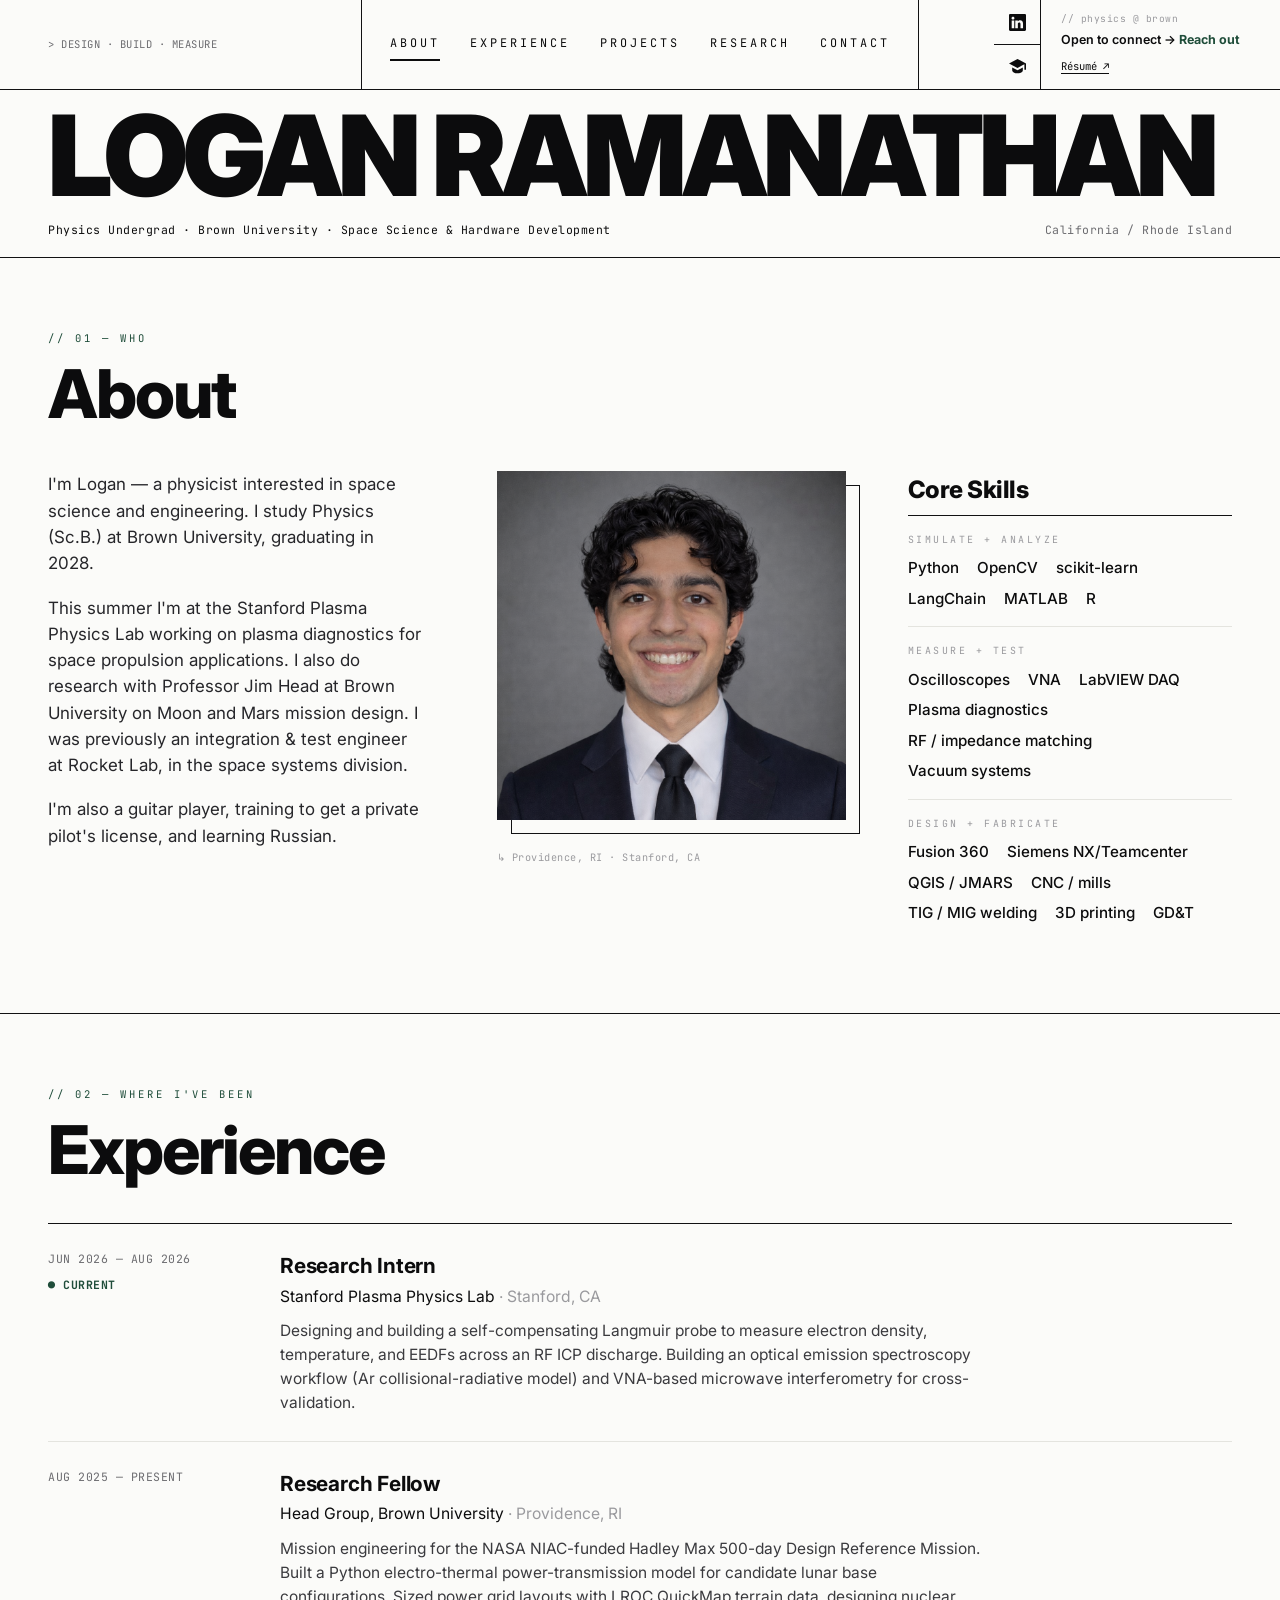
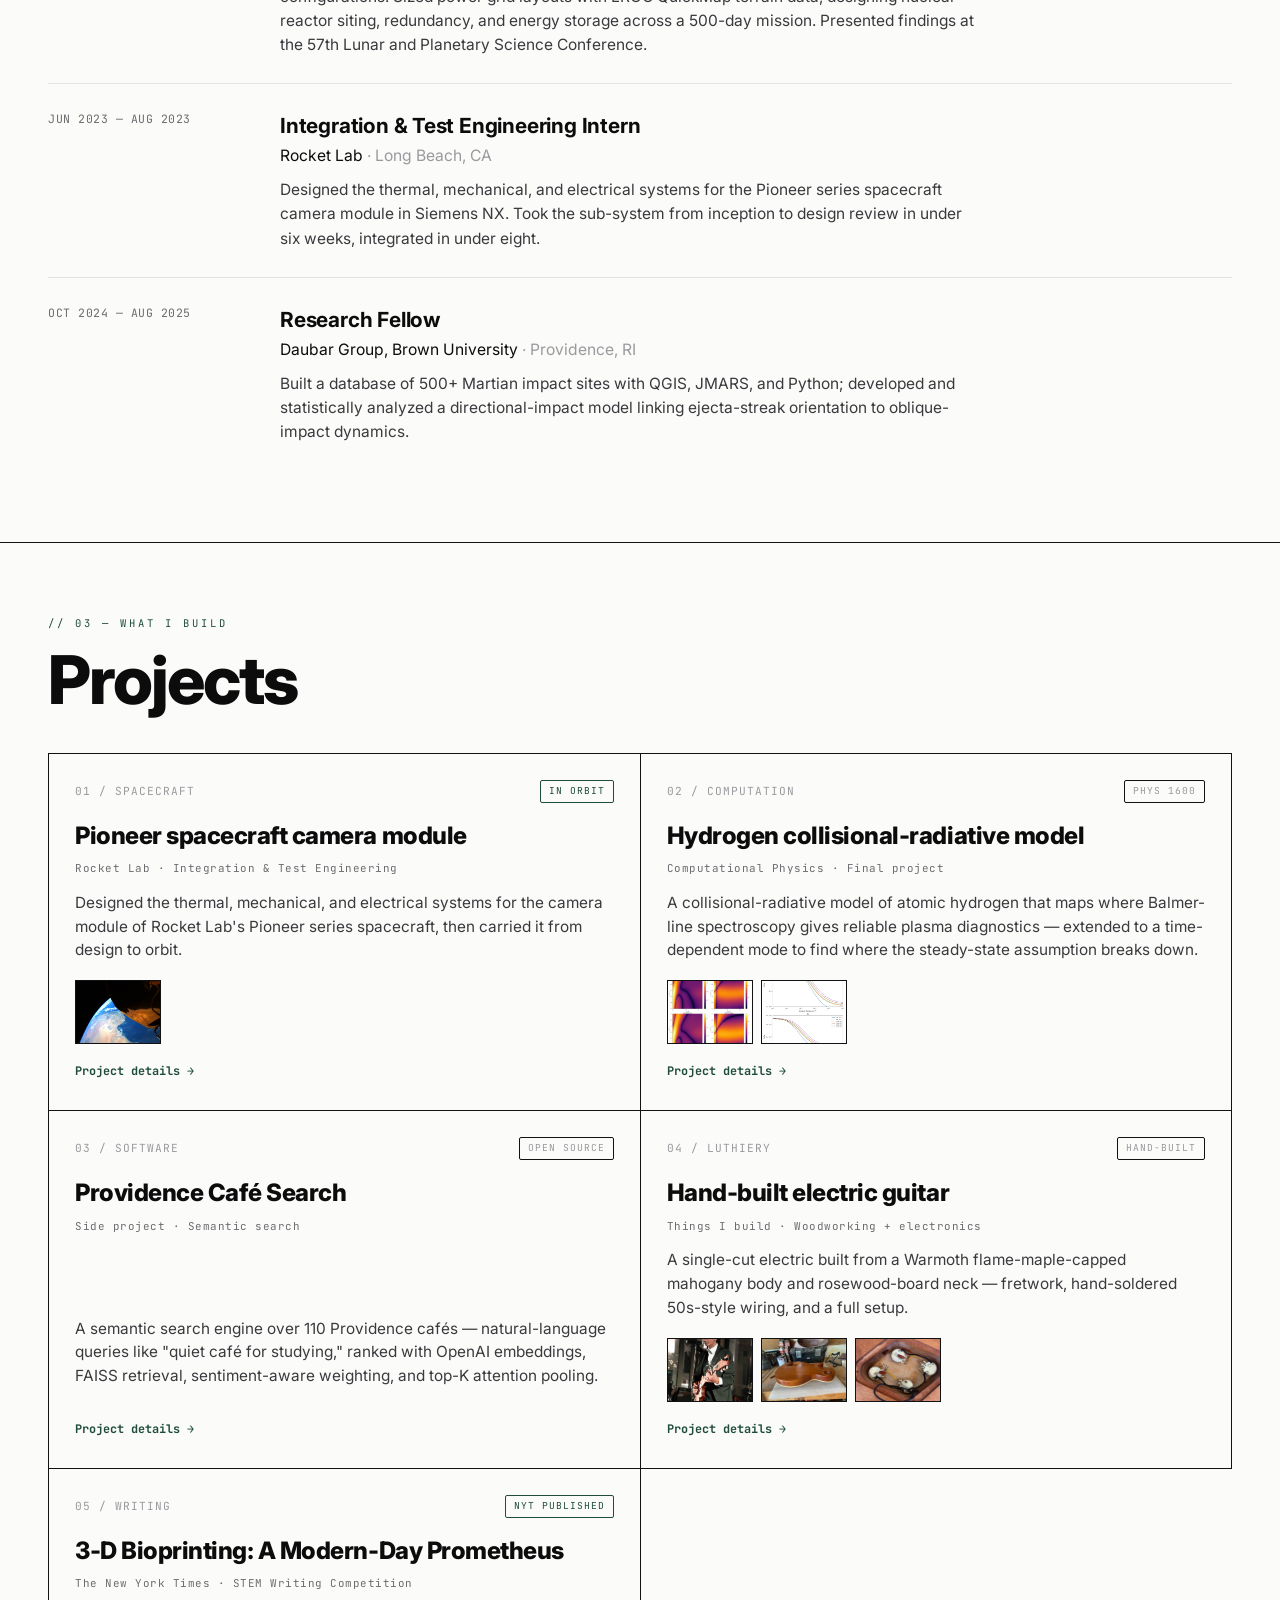
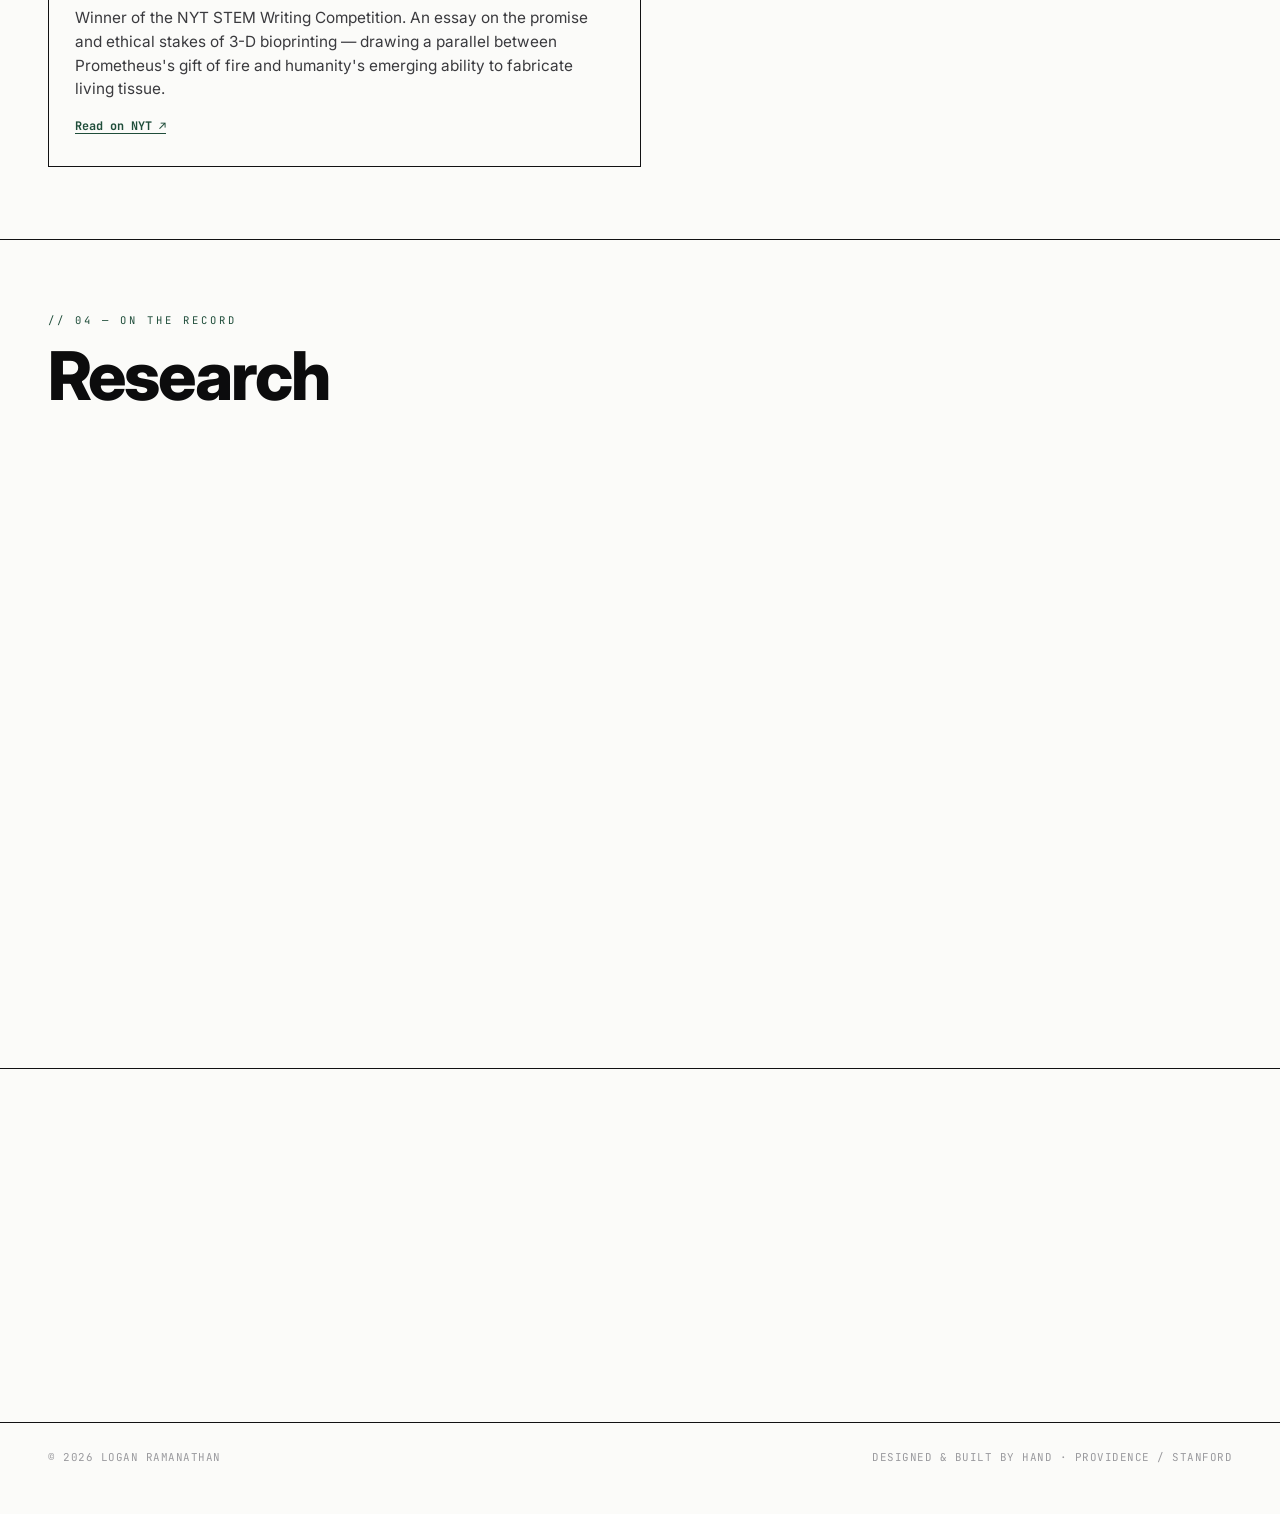
==== commit ccd15d66: "Add NYT STEM Writing Competition essay as project 05" ====
--- a/index.html
+++ b/index.html
@@ -343,6 +343,15 @@
         <span class="work-more">Project details →</span>
       </div>
 
+      <div class="work linked">
+        <a class="stretch" href="https://www.nytimes.com/2023/04/13/learning/3-d-bioprinting-a-modern-day-prometheus.html" target="_blank" aria-label="NYT STEM Writing Competition essay"></a>
+        <div class="work-idx"><span>05 / WRITING</span><span class="work-tag live">NYT Published</span></div>
+        <h3>3-D Bioprinting: A Modern-Day Prometheus</h3>
+        <p class="cat">The New York Times · STEM Writing Competition</p>
+        <p>Winner of the NYT STEM Writing Competition. An essay on the promise and ethical stakes of 3-D bioprinting — drawing a parallel between Prometheus's gift of fire and humanity's emerging ability to fabricate living tissue.</p>
+        <a class="work-link" href="https://www.nytimes.com/2023/04/13/learning/3-d-bioprinting-a-modern-day-prometheus.html" target="_blank">Read on NYT ↗</a>
+      </div>
+
     </div>
   </div>
 </section>
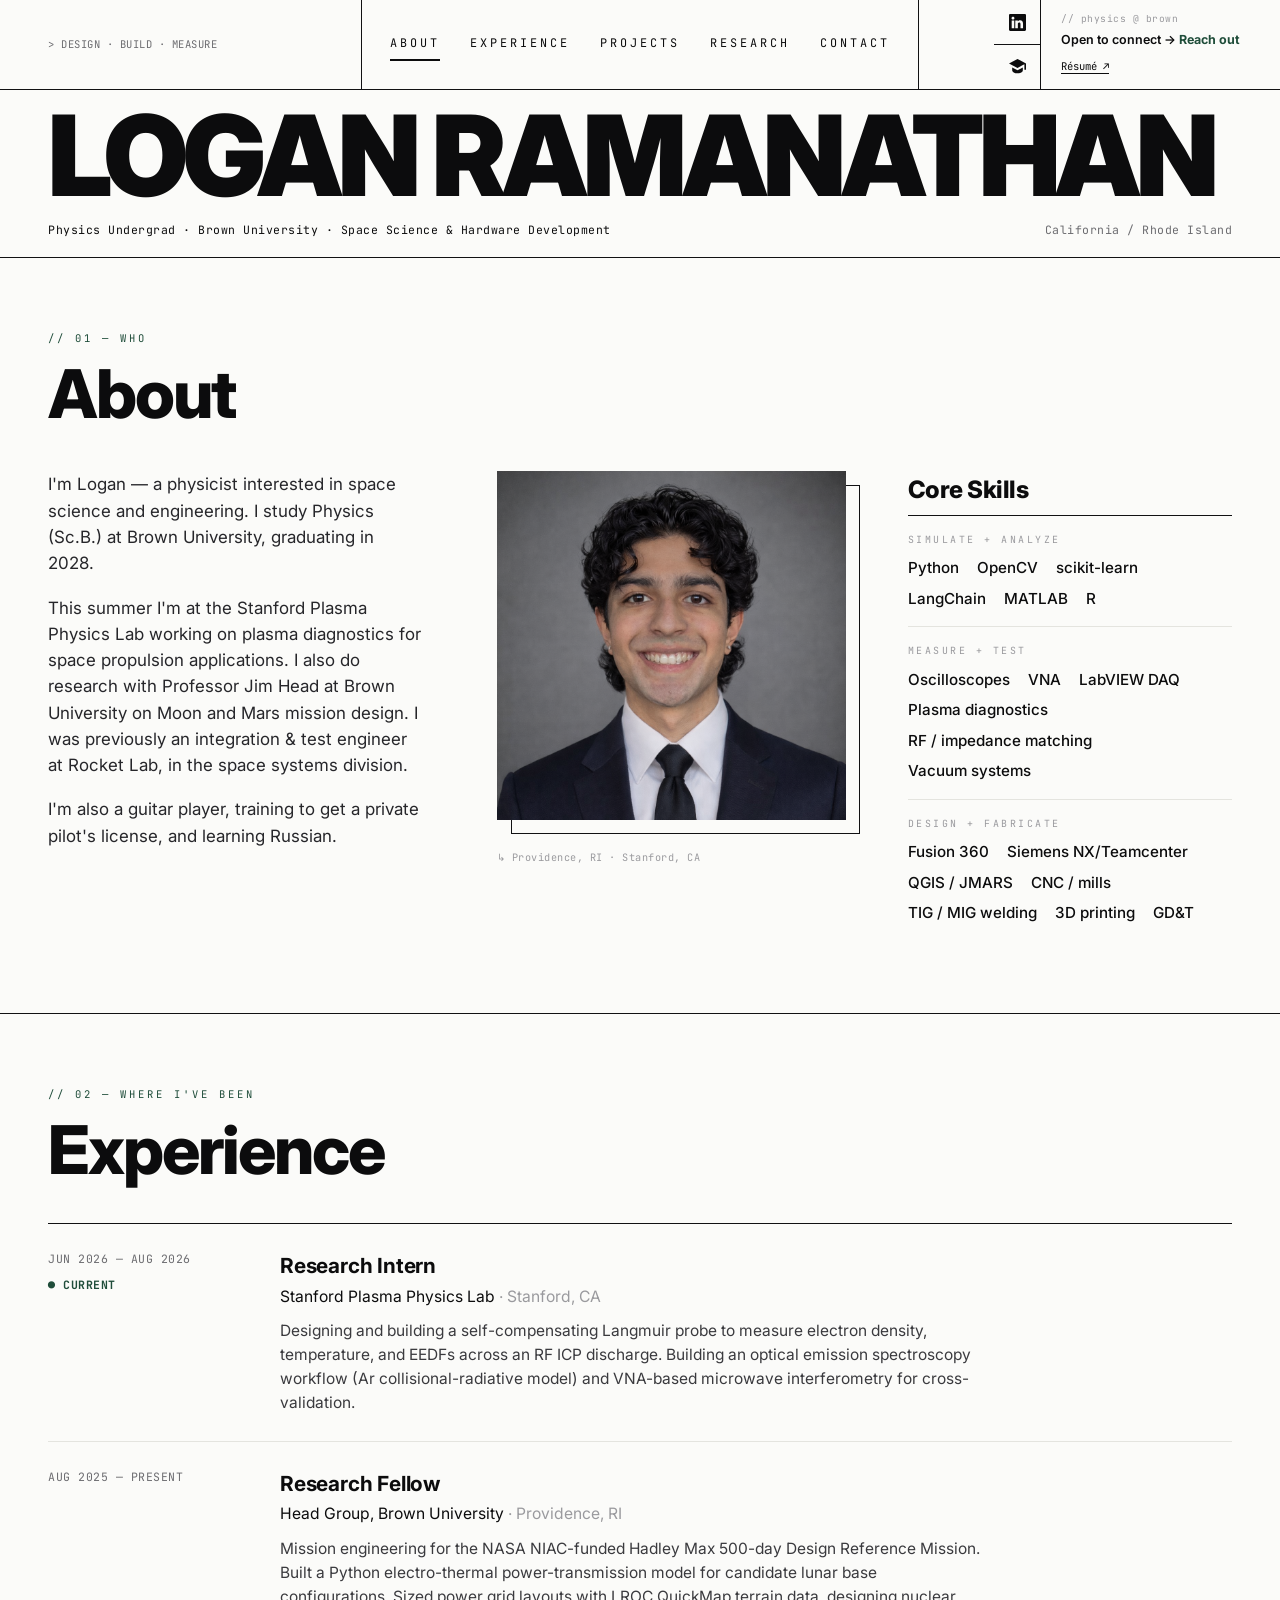
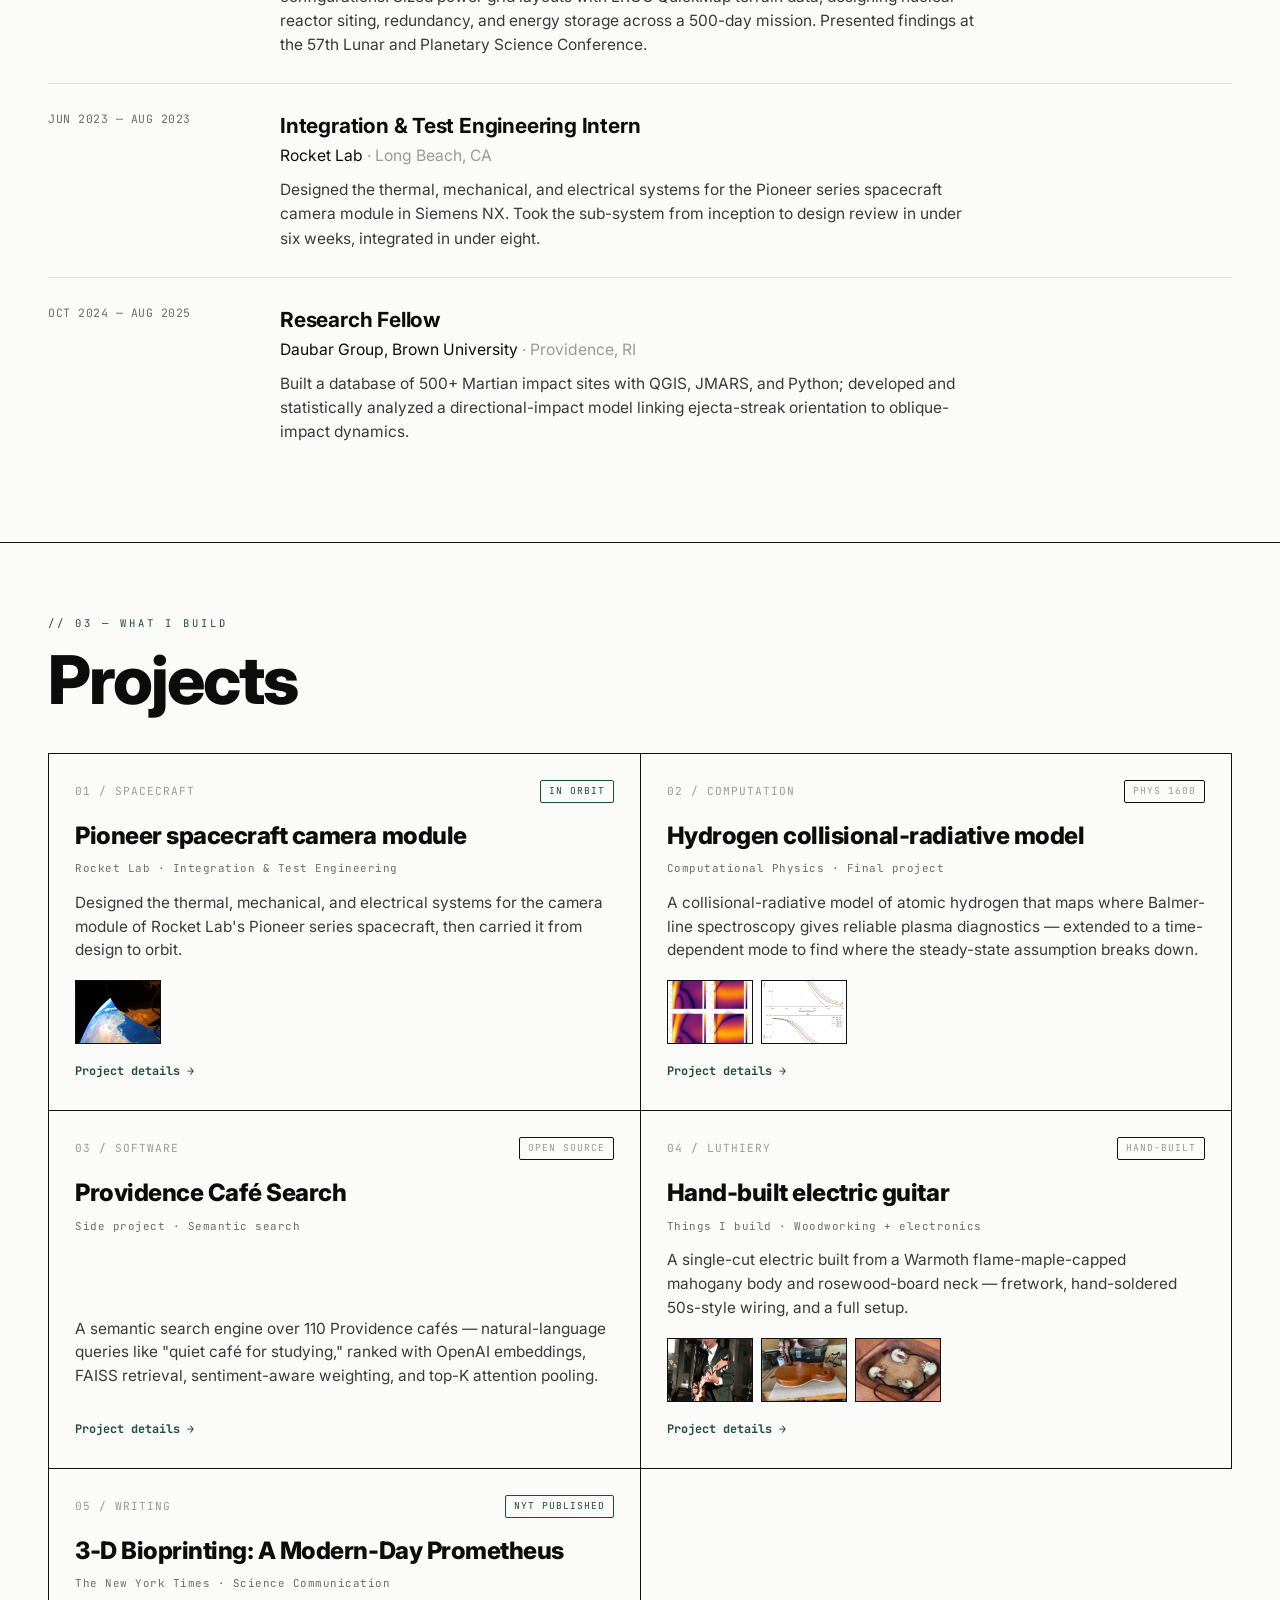
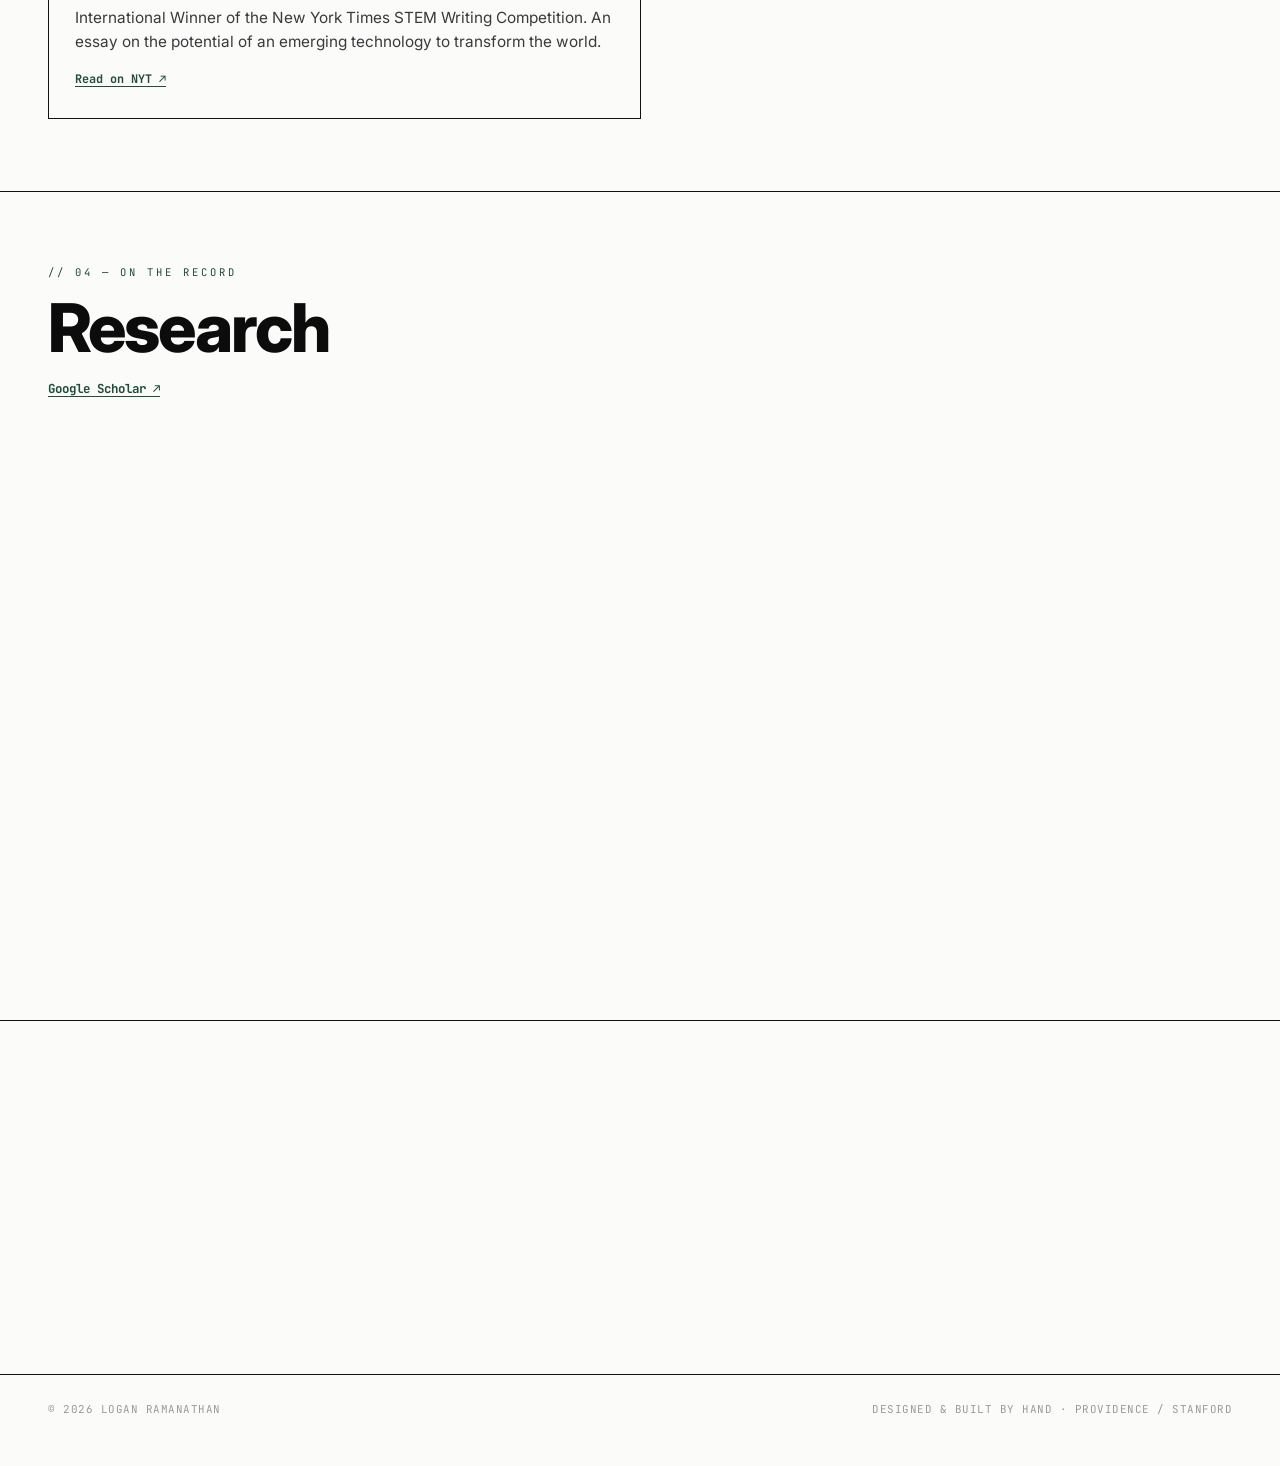
==== commit d452e651: "Update NYT essay description and category text" ====
--- a/index.html
+++ b/index.html
@@ -347,8 +347,8 @@
         <a class="stretch" href="https://www.nytimes.com/2023/04/13/learning/3-d-bioprinting-a-modern-day-prometheus.html" target="_blank" aria-label="NYT STEM Writing Competition essay"></a>
         <div class="work-idx"><span>05 / WRITING</span><span class="work-tag live">NYT Published</span></div>
         <h3>3-D Bioprinting: A Modern-Day Prometheus</h3>
-        <p class="cat">The New York Times · STEM Writing Competition</p>
-        <p>Winner of the NYT STEM Writing Competition. An essay on the promise and ethical stakes of 3-D bioprinting — drawing a parallel between Prometheus's gift of fire and humanity's emerging ability to fabricate living tissue.</p>
+        <p class="cat">The New York Times · Science Communication</p>
+        <p>International Winner of the New York Times STEM Writing Competition. An essay on the potential of an emerging technology to transform the world.</p>
         <a class="work-link" href="https://www.nytimes.com/2023/04/13/learning/3-d-bioprinting-a-modern-day-prometheus.html" target="_blank">Read on NYT ↗</a>
       </div>
 
